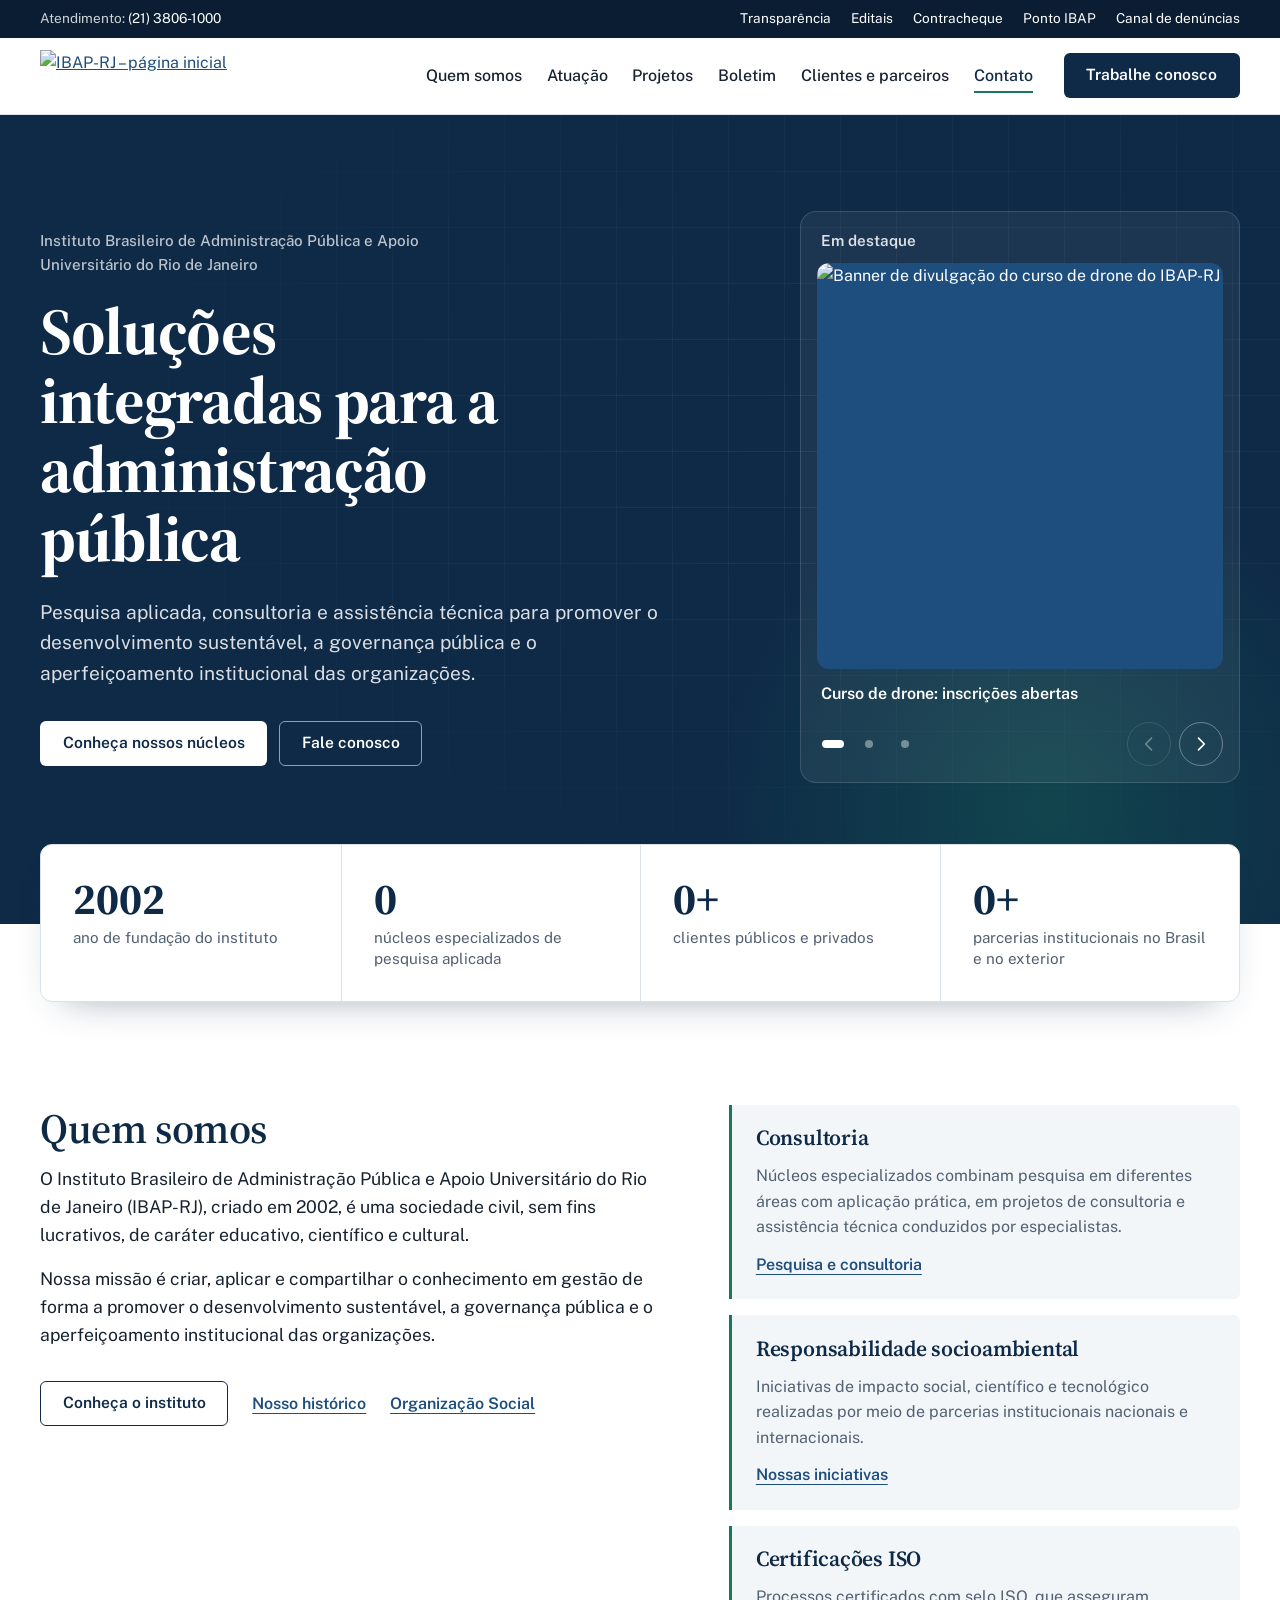
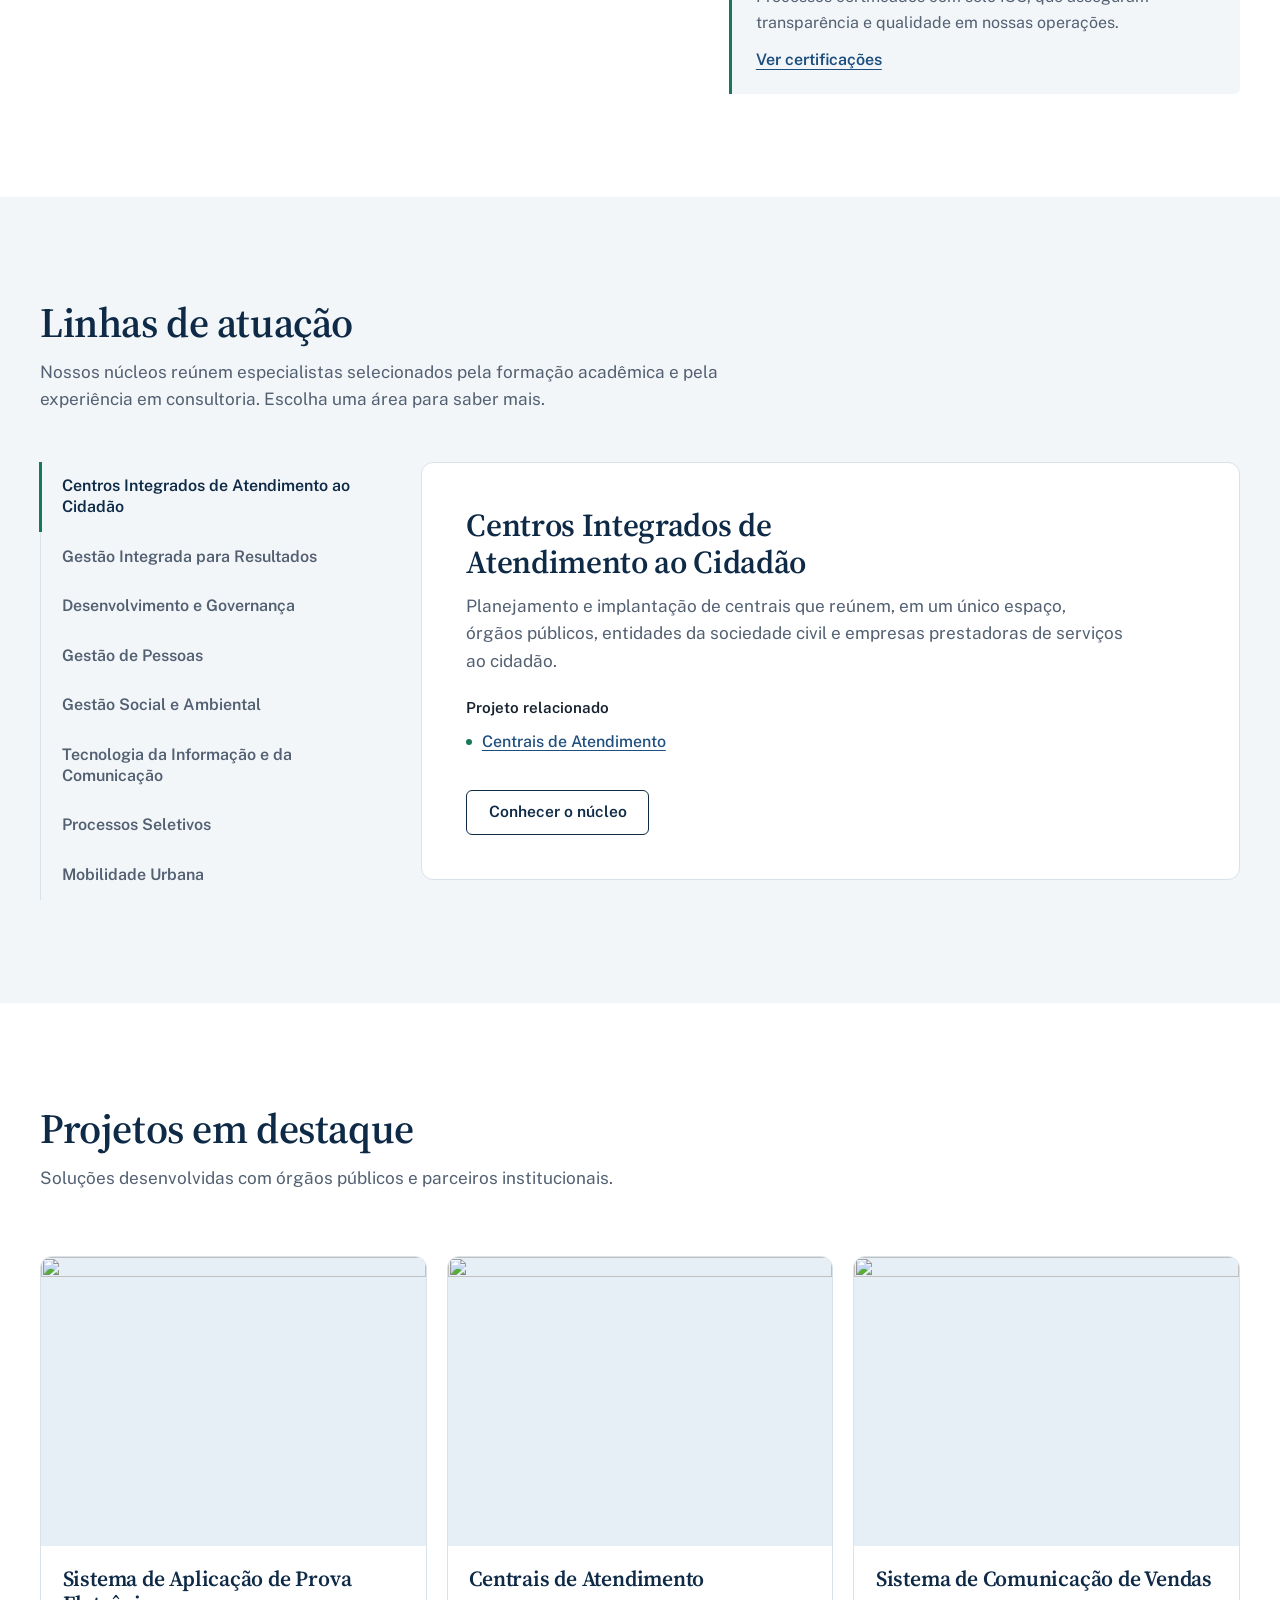
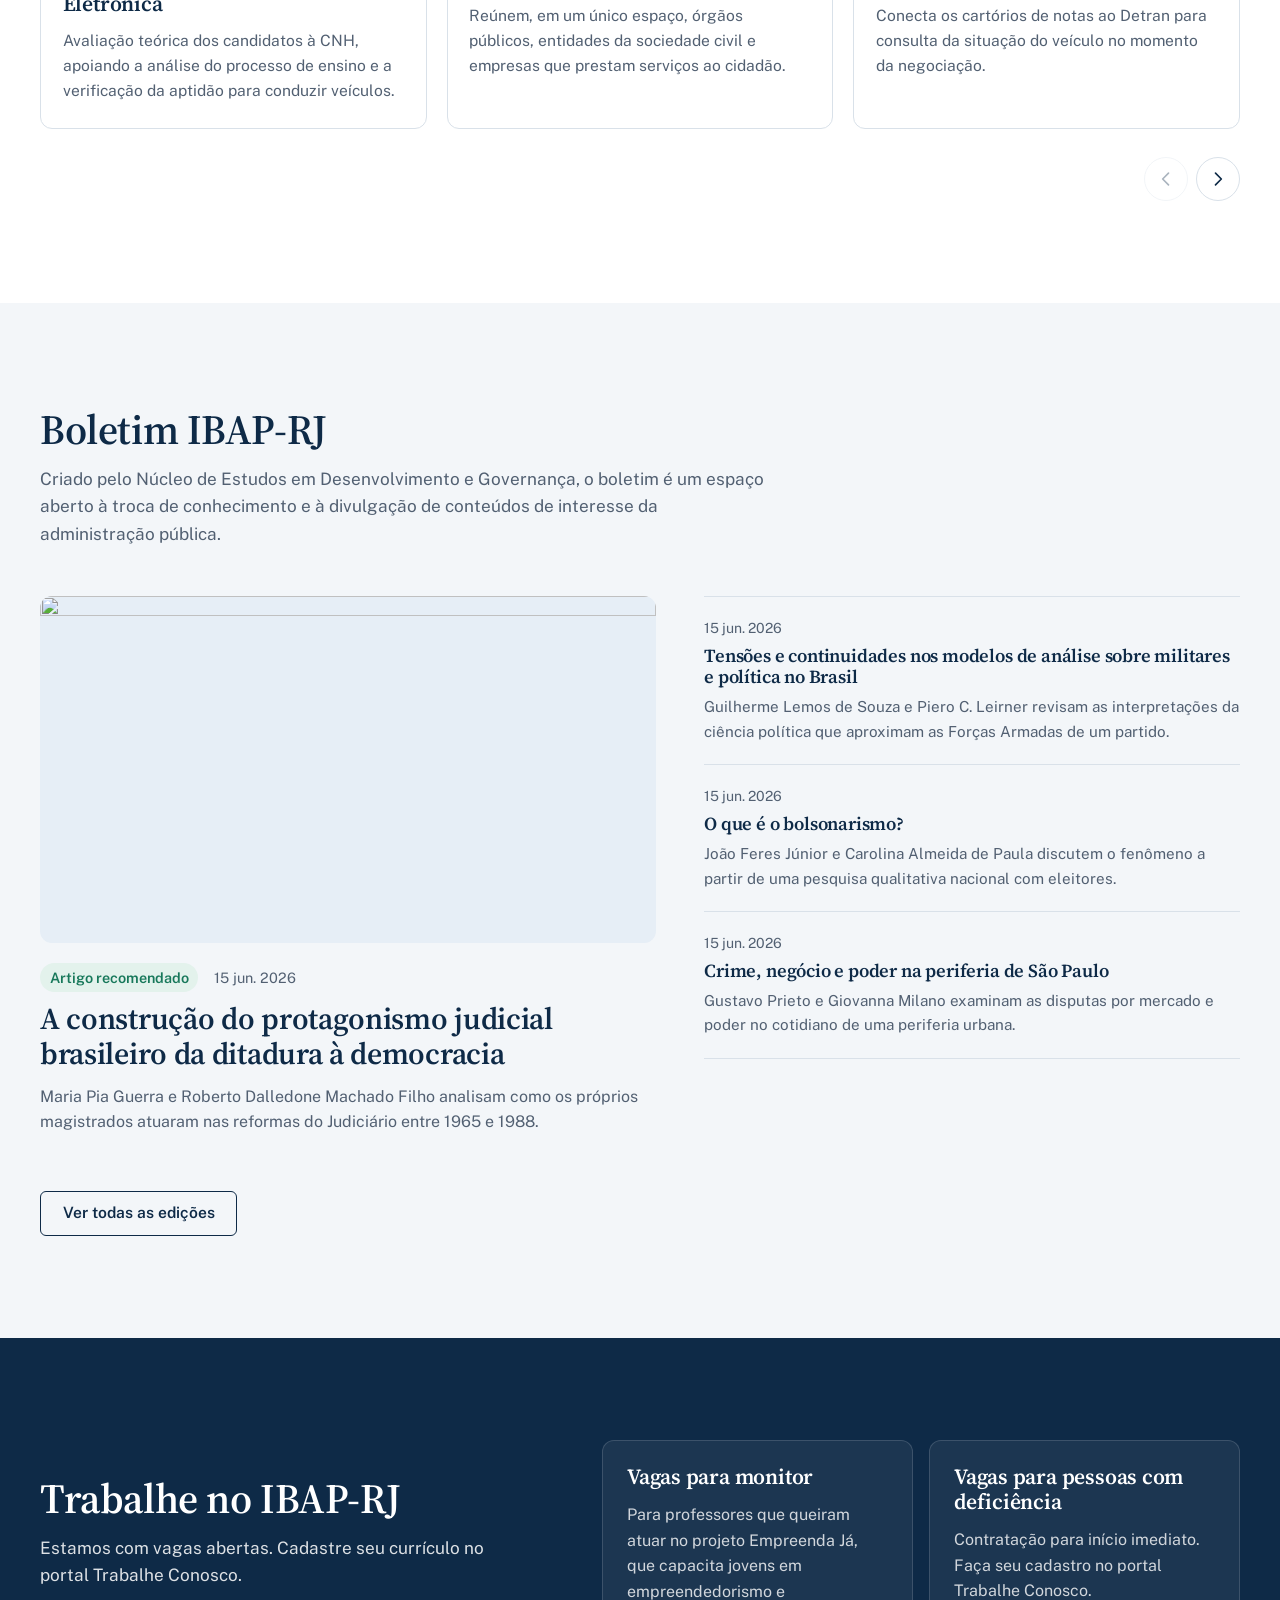
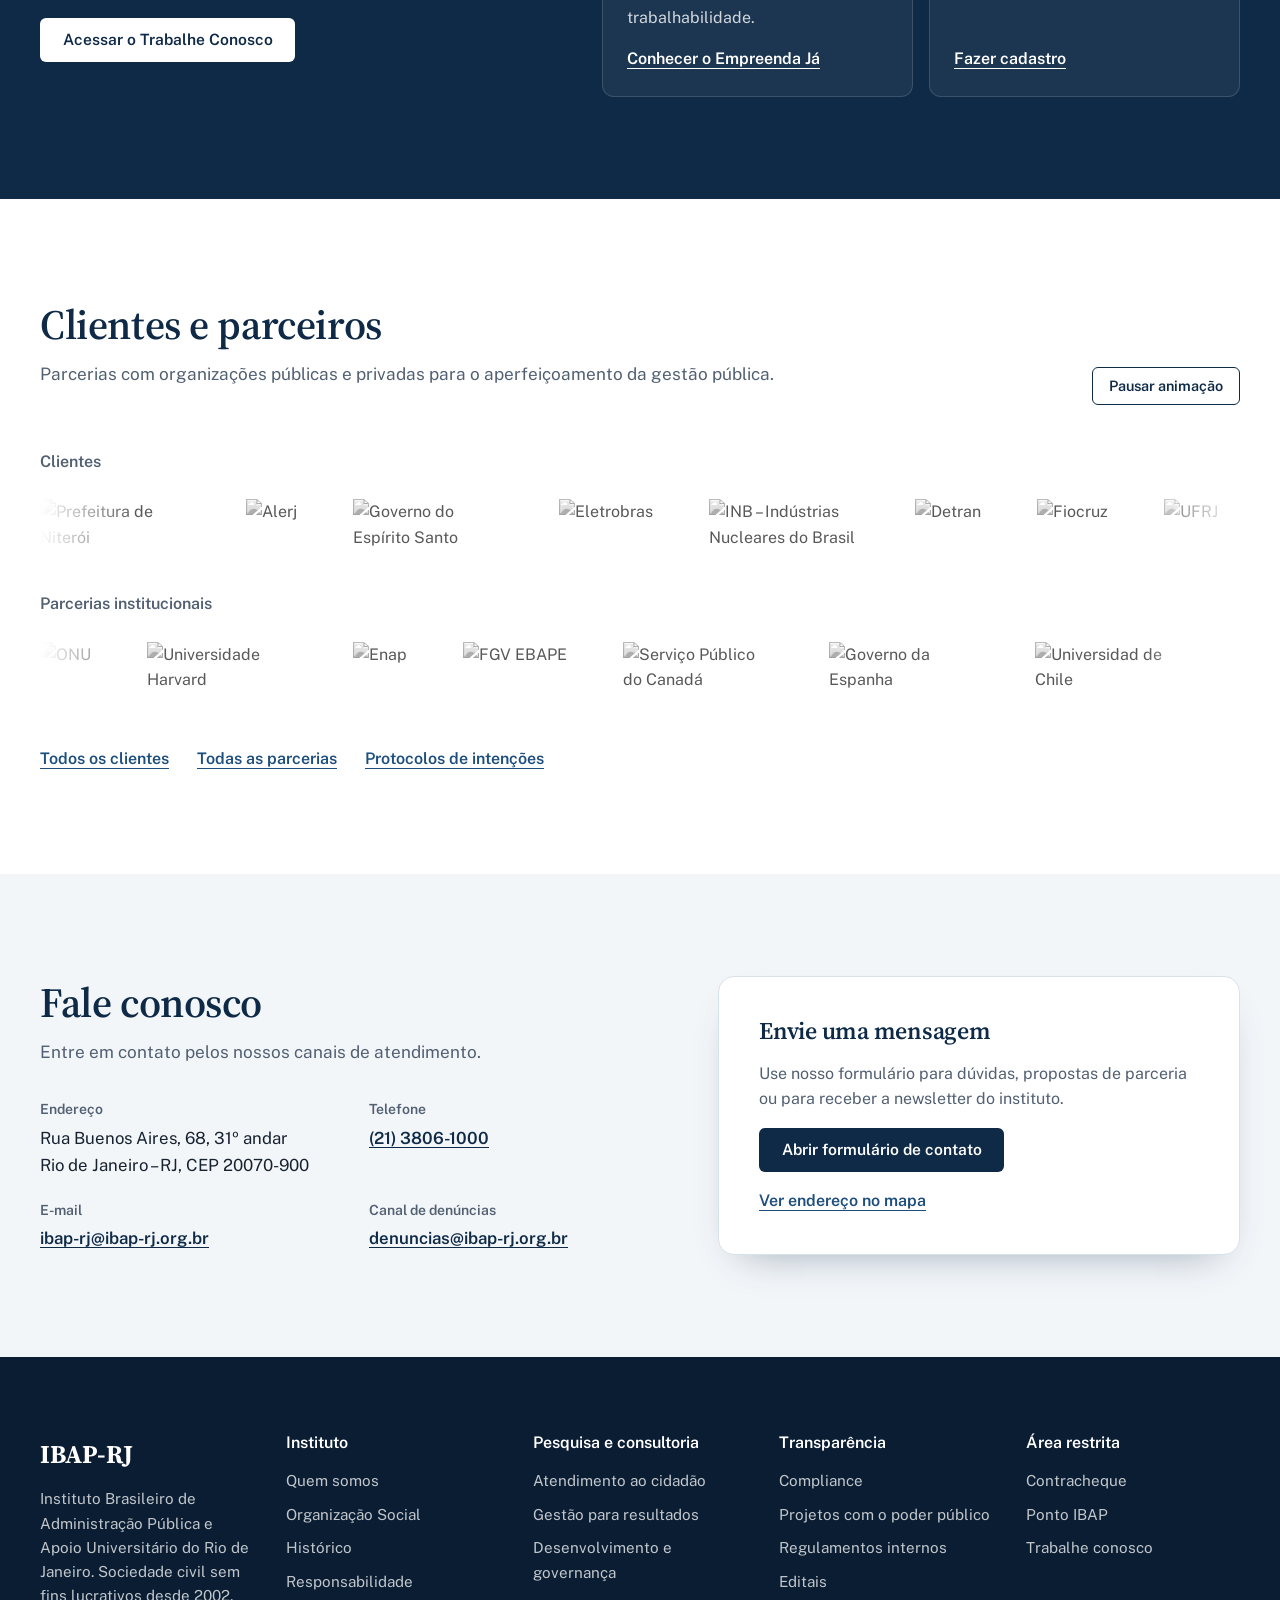
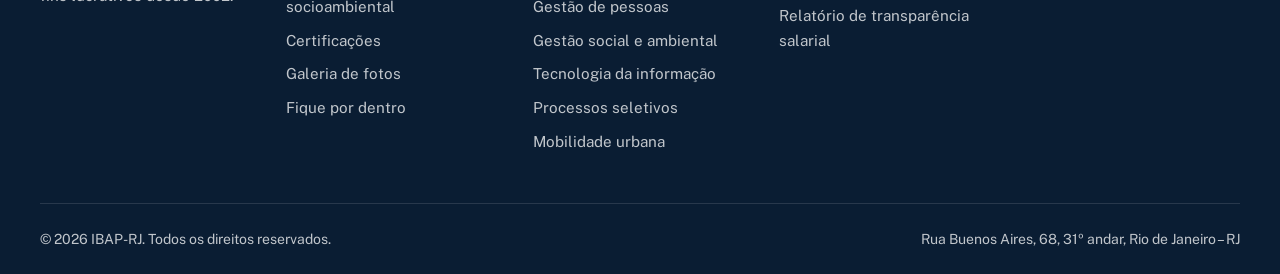
==== index.html @ 1c3e1e63 "feat: adiciona site institucional IBAP-RJ (redesign 2026) Site em HTML5 + CSS3 + JS vanilla, sem dep" ====
<!DOCTYPE html>
<html lang="pt-BR">
<head>
    <meta charset="UTF-8">
    <meta name="viewport" content="width=device-width, initial-scale=1">
    <title>IBAP-RJ | Soluções integradas para a administração pública</title>
    <meta name="description" content="O IBAP-RJ é uma sociedade civil sem fins lucrativos, criada em 2002, que atua com pesquisa aplicada, consultoria e assistência técnica para a administração pública.">
    <link rel="canonical" href="https://ibap-rj.org.br/">

    <meta property="og:type" content="website">
    <meta property="og:locale" content="pt_BR">
    <meta property="og:site_name" content="IBAP-RJ">
    <meta property="og:title" content="IBAP-RJ | Soluções integradas para a administração pública">
    <meta property="og:description" content="Pesquisa aplicada, consultoria e assistência técnica para a administração pública.">
    <meta property="og:url" content="https://ibap-rj.org.br/">

    <link rel="icon" href="https://ibap-rj.org.br/wp-content/uploads/2023/09/ibap-rj-icon-32x32-1.png" sizes="32x32">

    <link rel="preconnect" href="https://fonts.googleapis.com">
    <link rel="preconnect" href="https://fonts.gstatic.com" crossorigin>
    <link href="https://fonts.googleapis.com/css2?family=Public+Sans:wght@400;500;600;700&family=Source+Serif+4:opsz,wght@8..60,600;8..60,700&display=swap" rel="stylesheet">

    <!-- Marca que o JS está ativo antes de o CSS aplicar estados iniciais de animação -->
    <script>document.documentElement.classList.add('js');</script>

    <link rel="stylesheet" href="css/style.css">
    <script src="js/script.js" defer></script>
</head>
<body>
    <a class="skip-link" href="#conteudo">Pular para o conteúdo</a>

    <!-- ===== Barra de acesso rápido ===== -->
    <div class="utility-bar">
        <div class="container utility-bar__inner">
            <p class="utility-bar__phone">Atendimento: <a href="tel:+552138061000">(21) 3806-1000</a></p>
            <nav aria-label="Acesso rápido">
                <ul class="utility-bar__links">
                    <li><a href="https://ibap-rj.org.br/categoria-transparencia/ibap-rj/">Transparência</a></li>
                    <li><a href="https://ibap-rj.org.br/categoria-transparencia/editais/">Editais</a></li>
                    <li><a href="http://200.146.211.21/IBAPCC/">Contracheque</a></li>
                    <li><a href="https://ibap-rj.org.br/ponto-ibap/">Ponto IBAP</a></li>
                    <li><a href="mailto:denuncias@ibap-rj.org.br">Canal de denúncias</a></li>
                </ul>
            </nav>
        </div>
    </div>

    <!-- ===== Cabeçalho ===== -->
    <header class="site-header">
        <div class="container site-header__inner">
            <a class="brand" href="#inicio">
                <img class="brand__logo" src="https://ibap-rj.org.br/wp-content/uploads/2023/09/iba-rj-logo.jpg" alt="IBAP-RJ – página inicial">
            </a>

            <button type="button" class="menu-toggle" aria-expanded="false" aria-controls="main-nav" aria-label="Abrir menu">
                <span class="menu-toggle__bar" aria-hidden="true"></span>
                <span class="menu-toggle__bar" aria-hidden="true"></span>
                <span class="menu-toggle__bar" aria-hidden="true"></span>
            </button>

            <nav class="main-nav" id="main-nav" aria-label="Principal">
                <ul class="main-nav__list">
                    <li><a class="main-nav__link" href="#quem-somos">Quem somos</a></li>
                    <li><a class="main-nav__link" href="#atuacao">Atuação</a></li>
                    <li><a class="main-nav__link" href="#projetos">Projetos</a></li>
                    <li><a class="main-nav__link" href="#boletim">Boletim</a></li>
                    <li><a class="main-nav__link" href="#parceiros">Clientes e parceiros</a></li>
                    <li><a class="main-nav__link" href="#contato">Contato</a></li>
                </ul>
                <a class="btn btn--primary main-nav__cta" href="https://trabalheconosco.ibap-rj.org.br">Trabalhe conosco</a>
            </nav>
        </div>
    </header>
    <div class="header-sentinel" data-header-sentinel aria-hidden="true"></div>

    <main id="conteudo">

        <!-- ===== Hero ===== -->
        <section class="hero" id="inicio" aria-labelledby="hero-titulo">
            <div class="container hero__inner">
                <div class="hero__content">
                    <p class="hero__kicker">Instituto Brasileiro de Administração Pública e Apoio Universitário do Rio de Janeiro</p>
                    <h1 class="hero__title" id="hero-titulo">Soluções integradas para a administração pública</h1>
                    <p class="hero__lead">Pesquisa aplicada, consultoria e assistência técnica para promover o desenvolvimento sustentável, a governança pública e o aperfeiçoamento institucional das organizações.</p>
                    <div class="hero__actions">
                        <a class="btn btn--light" href="#atuacao">Conheça nossos núcleos</a>
                        <a class="btn btn--ghost" href="#contato">Fale conosco</a>
                    </div>
                </div>

                <aside class="hero__featured" aria-labelledby="destaques-titulo">
                    <h2 class="hero__featured-title" id="destaques-titulo">Em destaque</h2>
                    <div class="carousel carousel--featured" data-carousel>
                        <ul class="carousel__track" data-carousel-track>
                            <li class="featured-slide">
                                <a href="https://docs.google.com/forms/d/e/1FAIpQLSfg-czgYxuvrlsOlVb9DJxtMsZVi6AdFqEHtvmzy1wqi5g3qg/viewform?usp=publish-editor" target="_blank" rel="noopener noreferrer">
                                    <img src="https://ibap-rj.org.br/wp-content/uploads/2026/07/CursodeDroneSite-1.png" alt="Banner de divulgação do curso de drone do IBAP-RJ" width="1080" height="1080">
                                    <span class="featured-slide__caption">Curso de drone: inscrições abertas<span class="visually-hidden"> (abre em nova aba)</span></span>
                                </a>
                            </li>
                            <li class="featured-slide">
                                <a href="https://ibap-rj.org.br/fique-por-dentro/%f0%9f%92%9a-setembro-verde-ibap/">
                                    <img src="https://ibap-rj.org.br/wp-content/uploads/2026/09/Setembro-Verde-2026.jpeg" alt="Campanha Setembro Verde 2026 do IBAP-RJ" width="1080" height="1080" loading="lazy">
                                    <span class="featured-slide__caption">Setembro Verde IBAP</span>
                                </a>
                            </li>
                            <li class="featured-slide">
                                <a href="https://empreendaja.ibap-rj.org.br/">
                                    <img src="https://ibap-rj.org.br/wp-content/uploads/2026/07/EmpreendajaSite.png" alt="Banner do projeto Empreenda Já" width="1080" height="1080" loading="lazy">
                                    <span class="featured-slide__caption">Projeto Empreenda Já</span>
                                </a>
                            </li>
                        </ul>
                        <div class="carousel__controls">
                            <div class="carousel__dots">
                                <button type="button" class="carousel__dot" data-carousel-dot aria-label="Ir para o destaque 1"></button>
                                <button type="button" class="carousel__dot" data-carousel-dot aria-label="Ir para o destaque 2"></button>
                                <button type="button" class="carousel__dot" data-carousel-dot aria-label="Ir para o destaque 3"></button>
                            </div>
                            <div class="carousel__arrows">
                                <button type="button" class="carousel__btn" data-carousel-prev aria-label="Destaque anterior">
                                    <svg viewBox="0 0 24 24" aria-hidden="true" focusable="false"><path d="M15 5l-7 7 7 7"/></svg>
                                </button>
                                <button type="button" class="carousel__btn" data-carousel-next aria-label="Próximo destaque">
                                    <svg viewBox="0 0 24 24" aria-hidden="true" focusable="false"><path d="M9 5l7 7-7 7"/></svg>
                                </button>
                            </div>
                        </div>
                    </div>
                </aside>
            </div>
        </section>

        <!-- ===== Números ===== -->
        <section class="stats" aria-label="O IBAP-RJ em números">
            <div class="container">
                <ul class="stats__list">
                    <li class="stats__item">
                        <strong class="stats__value">2002</strong>
                        <span class="stats__label">ano de fundação do instituto</span>
                    </li>
                    <li class="stats__item">
                        <strong class="stats__value"><span class="counter" data-target="8">8</span></strong>
                        <span class="stats__label">núcleos especializados de pesquisa aplicada</span>
                    </li>
                    <li class="stats__item">
                        <strong class="stats__value"><span class="counter" data-target="25">25</span>+</strong>
                        <span class="stats__label">clientes públicos e privados</span>
                    </li>
                    <li class="stats__item">
                        <strong class="stats__value"><span class="counter" data-target="20">20</span>+</strong>
                        <span class="stats__label">parcerias institucionais no Brasil e no exterior</span>
                    </li>
                </ul>
            </div>
        </section>

        <!-- ===== Quem somos ===== -->
        <section class="section about" id="quem-somos" aria-labelledby="quem-somos-titulo">
            <div class="container about__grid">
                <div class="about__text reveal">
                    <h2 id="quem-somos-titulo">Quem somos</h2>
                    <p>O Instituto Brasileiro de Administração Pública e Apoio Universitário do Rio de Janeiro (IBAP-RJ), criado em 2002, é uma sociedade civil, sem fins lucrativos, de caráter educativo, científico e cultural.</p>
                    <p>Nossa missão é criar, aplicar e compartilhar o conhecimento em gestão de forma a promover o desenvolvimento sustentável, a governança pública e o aperfeiçoamento institucional das organizações.</p>
                    <div class="about__links">
                        <a class="btn btn--outline" href="https://ibap-rj.org.br/sobre-o-ibap-rj/quem-somos/">Conheça o instituto</a>
                        <a class="text-link" href="https://ibap-rj.org.br/historico/">Nosso histórico</a>
                        <a class="text-link" href="https://ibap-rj.org.br/sobre-o-ibap-rj/organizacao-social/">Organização Social</a>
                    </div>
                </div>

                <ul class="pillars reveal">
                    <li class="pillar">
                        <h3 class="pillar__title">Consultoria</h3>
                        <p>Núcleos especializados combinam pesquisa em diferentes áreas com aplicação prática, em projetos de consultoria e assistência técnica conduzidos por especialistas.</p>
                        <a class="text-link" href="https://ibap-rj.org.br/linhas-de-atuacao/pesquisa-e-consultoria/">Pesquisa e consultoria</a>
                    </li>
                    <li class="pillar">
                        <h3 class="pillar__title">Responsabilidade socioambiental</h3>
                        <p>Iniciativas de impacto social, científico e tecnológico realizadas por meio de parcerias institucionais nacionais e internacionais.</p>
                        <a class="text-link" href="https://ibap-rj.org.br/sobre-o-ibap-rj/responsabilidade-socioambiental/">Nossas iniciativas</a>
                    </li>
                    <li class="pillar">
                        <h3 class="pillar__title">Certificações ISO</h3>
                        <p>Processos certificados com selo ISO, que asseguram transparência e qualidade em nossas operações.</p>
                        <a class="text-link" href="https://ibap-rj.org.br/sobre-o-ibap-rj/certificacoes/">Ver certificações</a>
                    </li>
                </ul>
            </div>
        </section>

        <!-- ===== Linhas de atuação (abas) ===== -->
        <!-- Os resumos de cada núcleo foram escritos a partir dos nomes e projetos publicados no site atual: revisar com a equipe antes de publicar. -->
        <section class="section section--surface" id="atuacao" aria-labelledby="atuacao-titulo">
            <div class="container">
                <div class="section-head">
                    <h2 id="atuacao-titulo">Linhas de atuação</h2>
                    <p>Nossos núcleos reúnem especialistas selecionados pela formação acadêmica e pela experiência em consultoria. Escolha uma área para saber mais.</p>
                </div>

                <div class="nucleos reveal" data-tabs>
                    <div class="nucleos__tabs" role="tablist" aria-label="Núcleos especializados">
                        <button type="button" class="nucleos__tab" role="tab" id="tab-ciac" aria-controls="painel-ciac" aria-selected="true">Centros Integrados de Atendimento ao Cidadão</button>
                        <button type="button" class="nucleos__tab" role="tab" id="tab-resultados" aria-controls="painel-resultados" aria-selected="false" tabindex="-1">Gestão Integrada para Resultados</button>
                        <button type="button" class="nucleos__tab" role="tab" id="tab-governanca" aria-controls="painel-governanca" aria-selected="false" tabindex="-1">Desenvolvimento e Governança</button>
                        <button type="button" class="nucleos__tab" role="tab" id="tab-pessoas" aria-controls="painel-pessoas" aria-selected="false" tabindex="-1">Gestão de Pessoas</button>
                        <button type="button" class="nucleos__tab" role="tab" id="tab-socioambiental" aria-controls="painel-socioambiental" aria-selected="false" tabindex="-1">Gestão Social e Ambiental</button>
                        <button type="button" class="nucleos__tab" role="tab" id="tab-tic" aria-controls="painel-tic" aria-selected="false" tabindex="-1">Tecnologia da Informação e da Comunicação</button>
                        <button type="button" class="nucleos__tab" role="tab" id="tab-seletivos" aria-controls="painel-seletivos" aria-selected="false" tabindex="-1">Processos Seletivos</button>
                        <button type="button" class="nucleos__tab" role="tab" id="tab-mobilidade" aria-controls="painel-mobilidade" aria-selected="false" tabindex="-1">Mobilidade Urbana</button>
                    </div>

                    <div class="nucleos__panels">
                        <article class="nucleo-panel" role="tabpanel" id="painel-ciac" aria-labelledby="tab-ciac" tabindex="0">
                            <h3 class="nucleo-panel__title">Centros Integrados de Atendimento ao Cidadão</h3>
                            <p>Planejamento e implantação de centrais que reúnem, em um único espaço, órgãos públicos, entidades da sociedade civil e empresas prestadoras de serviços ao cidadão.</p>
                            <h4 class="nucleo-panel__subtitle">Projeto relacionado</h4>
                            <ul class="nucleo-panel__list">
                                <li><a href="https://ibap-rj.org.br/projetos-em-destaque/central-de-atendimento-ao-cidadao/">Centrais de Atendimento</a></li>
                            </ul>
                            <a class="btn btn--outline" href="https://ibap-rj.org.br/linhas-de-atuacao/atendimento-ao-cidadao/">Conhecer o núcleo</a>
                        </article>

                        <article class="nucleo-panel" role="tabpanel" id="painel-resultados" aria-labelledby="tab-resultados" tabindex="0">
                            <h3 class="nucleo-panel__title">Gestão Integrada para Resultados</h3>
                            <p>Apoio a organizações públicas na estruturação de processos, metas e indicadores, para que a gestão acompanhe e entregue resultados à sociedade.</p>
                            <a class="btn btn--outline" href="https://ibap-rj.org.br/linhas-de-atuacao/gestao-integrada-para-resultados/">Conhecer o núcleo</a>
                        </article>

                        <article class="nucleo-panel" role="tabpanel" id="painel-governanca" aria-labelledby="tab-governanca" tabindex="0">
                            <h3 class="nucleo-panel__title">Desenvolvimento e Governança</h3>
                            <p>Estudos e produção de conhecimento sobre governança pública. O núcleo mantém o Boletim IBAP-RJ, espaço aberto à troca de conteúdos de interesse da administração pública.</p>
                            <h4 class="nucleo-panel__subtitle">Produção relacionada</h4>
                            <ul class="nucleo-panel__list">
                                <li><a href="#boletim">Boletim IBAP-RJ</a></li>
                            </ul>
                            <a class="btn btn--outline" href="https://ibap-rj.org.br/linhas-de-atuacao/desenvolvimento-e-governanca/">Conhecer o núcleo</a>
                        </article>

                        <article class="nucleo-panel" role="tabpanel" id="painel-pessoas" aria-labelledby="tab-pessoas" tabindex="0">
                            <h3 class="nucleo-panel__title">Gestão de Pessoas</h3>
                            <p>Projetos de capacitação, desenvolvimento de equipes e aperfeiçoamento da gestão de pessoas em organizações públicas.</p>
                            <a class="btn btn--outline" href="https://ibap-rj.org.br/linhas-de-atuacao/gestao-de-pessoas/">Conhecer o núcleo</a>
                        </article>

                        <article class="nucleo-panel" role="tabpanel" id="painel-socioambiental" aria-labelledby="tab-socioambiental" tabindex="0">
                            <h3 class="nucleo-panel__title">Gestão Social e Ambiental</h3>
                            <p>Iniciativas de impacto social e ambiental desenvolvidas com instituições públicas, como a qualificação de profissionais e pequenos negócios locais.</p>
                            <h4 class="nucleo-panel__subtitle">Projeto relacionado</h4>
                            <ul class="nucleo-panel__list">
                                <li><a href="https://fenig.novaiguacu.rj.gov.br/oficinas-para-artesaos-parceria-fenig-ibap/" target="_blank" rel="noopener noreferrer">Oficinas para artesãos em parceria com a Fenig<span class="visually-hidden"> (abre em nova aba)</span></a></li>
                            </ul>
                            <a class="btn btn--outline" href="https://ibap-rj.org.br/linhas-de-atuacao/gestao-social-e-ambiental/">Conhecer o núcleo</a>
                        </article>

                        <article class="nucleo-panel" role="tabpanel" id="painel-tic" aria-labelledby="tab-tic" tabindex="0">
                            <h3 class="nucleo-panel__title">Tecnologia da Informação e da Comunicação</h3>
                            <p>Desenvolvimento de sistemas e soluções digitais para serviços públicos, com foco em controle, segurança da informação e agilidade no atendimento.</p>
                            <h4 class="nucleo-panel__subtitle">Projetos relacionados</h4>
                            <ul class="nucleo-panel__list">
                                <li><a href="https://ibap-rj.org.br/projetos-em-destaque/prova-eletronica/">Sistema de Aplicação de Prova Eletrônica</a></li>
                                <li><a href="https://ibap-rj.org.br/projetos-em-destaque/sistema-de-comunicacao-de-vendas/">Sistema de Comunicação de Vendas</a></li>
                                <li><a href="https://ibap-rj.org.br/projetos-em-destaque/sistema-de-registro-de-contratos/">Sistema de Registro de Contratos</a></li>
                            </ul>
                            <a class="btn btn--outline" href="https://ibap-rj.org.br/linhas-de-atuacao/tecnologia-da-informacao-e-da-comunicacao/">Conhecer o núcleo</a>
                        </article>

                        <article class="nucleo-panel" role="tabpanel" id="painel-seletivos" aria-labelledby="tab-seletivos" tabindex="0">
                            <h3 class="nucleo-panel__title">Processos Seletivos</h3>
                            <p>Planejamento e execução de processos seletivos, da definição das etapas à aplicação das avaliações.</p>
                            <a class="btn btn--outline" href="https://ibap-rj.org.br/linhas-de-atuacao/processos-seletivos/">Conhecer o núcleo</a>
                        </article>

                        <article class="nucleo-panel" role="tabpanel" id="painel-mobilidade" aria-labelledby="tab-mobilidade" tabindex="0">
                            <h3 class="nucleo-panel__title">Mobilidade Urbana</h3>
                            <p>Estudos e projetos de transporte e trânsito, incluindo soluções para os processos de habilitação e de registro de veículos.</p>
                            <h4 class="nucleo-panel__subtitle">Projetos relacionados</h4>
                            <ul class="nucleo-panel__list">
                                <li><a href="https://ibap-rj.org.br/projetos-em-destaque/prova-eletronica/">Sistema de Aplicação de Prova Eletrônica</a></li>
                                <li><a href="https://ibap-rj.org.br/projetos-em-destaque/sistema-de-registro-de-contratos/">Sistema de Registro de Contratos</a></li>
                            </ul>
                            <a class="btn btn--outline" href="https://ibap-rj.org.br/linhas-de-atuacao/mobilidade-urbana/">Conhecer o núcleo</a>
                        </article>
                    </div>
                </div>
            </div>
        </section>

        <!-- ===== Projetos em destaque ===== -->
        <section class="section" id="projetos" aria-labelledby="projetos-titulo">
            <div class="container">
                <div class="section-head section-head--row">
                    <div>
                        <h2 id="projetos-titulo">Projetos em destaque</h2>
                        <p>Soluções desenvolvidas com órgãos públicos e parceiros institucionais.</p>
                    </div>
                </div>

                <div class="carousel carousel--projects" data-carousel>
                    <ul class="carousel__track" data-carousel-track aria-label="Lista de projetos">
                        <li>
                            <article class="project-card">
                                <img src="https://ibap-rj.org.br/wp-content/uploads/2023/09/banner-home-pequenos-detran-300x225-1.jpg" alt="" width="300" height="225" loading="lazy">
                                <div class="project-card__body">
                                    <h3 class="project-card__title"><a href="https://ibap-rj.org.br/projetos-em-destaque/prova-eletronica/">Sistema de Aplicação de Prova Eletrônica</a></h3>
                                    <p>Avaliação teórica dos candidatos à CNH, apoiando a análise do processo de ensino e a verificação da aptidão para conduzir veículos.</p>
                                </div>
                            </article>
                        </li>
                        <li>
                            <article class="project-card">
                                <img src="https://ibap-rj.org.br/wp-content/uploads/2023/09/banner-home-pequenos-poupatempo-300x225-1.jpg" alt="" width="300" height="225" loading="lazy">
                                <div class="project-card__body">
                                    <h3 class="project-card__title"><a href="https://ibap-rj.org.br/projetos-em-destaque/central-de-atendimento-ao-cidadao/">Centrais de Atendimento</a></h3>
                                    <p>Reúnem, em um único espaço, órgãos públicos, entidades da sociedade civil e empresas que prestam serviços ao cidadão.</p>
                                </div>
                            </article>
                        </li>
                        <li>
                            <article class="project-card">
                                <img src="https://ibap-rj.org.br/wp-content/uploads/2023/09/banner-home-pequenos-fibraotica-300x225-1.jpg" alt="" width="300" height="225" loading="lazy">
                                <div class="project-card__body">
                                    <h3 class="project-card__title"><a href="https://ibap-rj.org.br/projetos-em-destaque/sistema-de-comunicacao-de-vendas/">Sistema de Comunicação de Vendas</a></h3>
                                    <p>Conecta os cartórios de notas ao Detran para consulta da situação do veículo no momento da negociação.</p>
                                </div>
                            </article>
                        </li>
                        <li>
                            <article class="project-card">
                                <img src="https://ibap-rj.org.br/wp-content/uploads/2023/09/banner-home-pequenos-contratos-300x225-1.jpg" alt="" width="300" height="225" loading="lazy">
                                <div class="project-card__body">
                                    <h3 class="project-card__title"><a href="https://ibap-rj.org.br/projetos-em-destaque/sistema-de-registro-de-contratos/">Sistema de Registro de Contratos</a></h3>
                                    <p>Sistema web para o registro de contratos de financiamento de veículos pelas financeiras, com acompanhamento em tempo real.</p>
                                </div>
                            </article>
                        </li>
                        <li>
                            <article class="project-card">
                                <img src="https://ibap-rj.org.br/wp-content/uploads/2024/07/oficina-fenig.jpg" alt="" width="300" height="225" loading="lazy">
                                <div class="project-card__body">
                                    <h3 class="project-card__title"><a href="https://fenig.novaiguacu.rj.gov.br/oficinas-para-artesaos-parceria-fenig-ibap/" target="_blank" rel="noopener noreferrer">Oficinas para artesãos com a Fenig<span class="visually-hidden"> (abre em nova aba)</span></a></h3>
                                    <p>Parceria com a Fundação Educacional e Cultural de Nova Iguaçu oferece oficinas gratuitas de qualificação para artesãos do programa municipal.</p>
                                </div>
                            </article>
                        </li>
                    </ul>
                    <div class="carousel__controls carousel__controls--end">
                        <div class="carousel__arrows">
                            <button type="button" class="carousel__btn carousel__btn--dark" data-carousel-prev aria-label="Projetos anteriores">
                                <svg viewBox="0 0 24 24" aria-hidden="true" focusable="false"><path d="M15 5l-7 7 7 7"/></svg>
                            </button>
                            <button type="button" class="carousel__btn carousel__btn--dark" data-carousel-next aria-label="Próximos projetos">
                                <svg viewBox="0 0 24 24" aria-hidden="true" focusable="false"><path d="M9 5l7 7-7 7"/></svg>
                            </button>
                        </div>
                    </div>
                </div>
            </div>
        </section>

        <!-- ===== Boletim IBAP-RJ ===== -->
        <!-- Atualização manual: cada notícia é um bloco <article>. Mantenha títulos, datas e links iguais aos publicados. -->
        <section class="section section--surface" id="boletim" aria-labelledby="boletim-titulo">
            <div class="container">
                <div class="section-head">
                    <h2 id="boletim-titulo">Boletim IBAP-RJ</h2>
                    <p>Criado pelo Núcleo de Estudos em Desenvolvimento e Governança, o boletim é um espaço aberto à troca de conhecimento e à divulgação de conteúdos de interesse da administração pública.</p>
                </div>

                <div class="boletim__grid reveal">
                    <article class="news-featured">
                        <img class="news-featured__image" src="https://ibap-rj.org.br/wp-content/uploads/2026/06/boletins-site-177.png" alt="" width="1200" height="675" loading="lazy">
                        <!-- Imagem: acervo do próprio IBAP-RJ (site institucional) -->
                        <div class="news-meta">
                            <span class="news-meta__category">Artigo recomendado</span>
                            <time datetime="2026-06-15">15 jun. 2026</time>
                        </div>
                        <h3 class="news-featured__title"><a href="https://ibap-rj.org.br/2026/06/15/a-construcao-do-protagonismo-judicial-brasileiro-da-ditadura-a-democracia/">A construção do protagonismo judicial brasileiro da ditadura à democracia</a></h3>
                        <p>Maria Pia Guerra e Roberto Dalledone Machado Filho analisam como os próprios magistrados atuaram nas reformas do Judiciário entre 1965 e 1988.</p>
                    </article>

                    <ul class="news-list">
                        <li>
                            <article class="news-item">
                                <time datetime="2026-06-15">15 jun. 2026</time>
                                <h3 class="news-item__title"><a href="https://ibap-rj.org.br/2026/06/15/tensoes-e-continuidades-nos-modelos-de-analise-sobre-militares-e-politica-no-brasil/">Tensões e continuidades nos modelos de análise sobre militares e política no Brasil</a></h3>
                                <p>Guilherme Lemos de Souza e Piero C. Leirner revisam as interpretações da ciência política que aproximam as Forças Armadas de um partido.</p>
                            </article>
                        </li>
                        <li>
                            <article class="news-item">
                                <time datetime="2026-06-15">15 jun. 2026</time>
                                <h3 class="news-item__title"><a href="https://ibap-rj.org.br/2026/06/15/o-que-e-o-bolsonarismo/">O que é o bolsonarismo?</a></h3>
                                <p>João Feres Júnior e Carolina Almeida de Paula discutem o fenômeno a partir de uma pesquisa qualitativa nacional com eleitores.</p>
                            </article>
                        </li>
                        <li>
                            <article class="news-item">
                                <time datetime="2026-06-15">15 jun. 2026</time>
                                <h3 class="news-item__title"><a href="https://ibap-rj.org.br/2026/06/15/crime-negocio-e-poder-na-periferia-de-sao-paulo/">Crime, negócio e poder na periferia de São Paulo</a></h3>
                                <p>Gustavo Prieto e Giovanna Milano examinam as disputas por mercado e poder no cotidiano de uma periferia urbana.</p>
                            </article>
                        </li>
                    </ul>
                </div>

                <a class="btn btn--outline boletim__more" href="https://ibap-rj.org.br/boletim-ibap-rj/">Ver todas as edições</a>
            </div>
        </section>

        <!-- ===== Oportunidades ===== -->
        <section class="section section--dark" id="oportunidades" aria-labelledby="oportunidades-titulo">
            <div class="container jobs">
                <div class="jobs__intro">
                    <h2 id="oportunidades-titulo">Trabalhe no IBAP-RJ</h2>
                    <p>Estamos com vagas abertas. Cadastre seu currículo no portal Trabalhe Conosco.</p>
                    <a class="btn btn--light" href="https://trabalheconosco.ibap-rj.org.br">Acessar o Trabalhe Conosco</a>
                </div>
                <ul class="jobs__list">
                    <li class="job">
                        <h3 class="job__title">Vagas para monitor</h3>
                        <p>Para professores que queiram atuar no projeto Empreenda Já, que capacita jovens em empreendedorismo e trabalhabilidade.</p>
                        <a class="text-link text-link--light" href="https://empreendaja.ibap-rj.org.br/">Conhecer o Empreenda Já</a>
                    </li>
                    <li class="job">
                        <h3 class="job__title">Vagas para pessoas com deficiência</h3>
                        <p>Contratação para início imediato. Faça seu cadastro no portal Trabalhe Conosco.</p>
                        <a class="text-link text-link--light" href="https://trabalheconosco.ibap-rj.org.br">Fazer cadastro</a>
                    </li>
                </ul>
            </div>
        </section>

        <!-- ===== Clientes e parceiros ===== -->
        <!-- Logos do acervo do IBAP-RJ. Para produção, copie os arquivos para images/logos/ e troque os caminhos. -->
        <section class="section" id="parceiros" aria-labelledby="parceiros-titulo">
            <div class="container">
                <div class="section-head section-head--row">
                    <div>
                        <h2 id="parceiros-titulo">Clientes e parceiros</h2>
                        <p>Parcerias com organizações públicas e privadas para o aperfeiçoamento da gestão pública.</p>
                    </div>
                    <button type="button" class="btn btn--outline btn--small" data-marquee-toggle hidden>Pausar animação</button>
                </div>

                <h3 class="logos__label">Clientes</h3>
                <div class="logo-marquee" data-marquee>
                    <ul class="logo-marquee__list">
                        <li><img src="https://ibap-rj.org.br/wp-content/uploads/2023/09/niteroi.png" alt="Prefeitura de Niterói" loading="lazy"></li>
                        <li><img src="https://ibap-rj.org.br/wp-content/uploads/2023/09/alerj.png" alt="Alerj" loading="lazy"></li>
                        <li><img src="https://ibap-rj.org.br/wp-content/uploads/2023/09/gov-esperito-santo.png" alt="Governo do Espírito Santo" loading="lazy"></li>
                        <li><img src="https://ibap-rj.org.br/wp-content/uploads/2023/09/eletrobras.png" alt="Eletrobras" loading="lazy"></li>
                        <li><img src="https://ibap-rj.org.br/wp-content/uploads/2023/09/inb.png" alt="INB – Indústrias Nucleares do Brasil" loading="lazy"></li>
                        <li><img src="https://ibap-rj.org.br/wp-content/uploads/2023/09/detran.png" alt="Detran" loading="lazy"></li>
                        <li><img src="https://ibap-rj.org.br/wp-content/uploads/2023/09/fiocruz.png" alt="Fiocruz" loading="lazy"></li>
                        <li><img src="https://ibap-rj.org.br/wp-content/uploads/2023/09/ufrj.png" alt="UFRJ" loading="lazy"></li>
                        <li><img src="https://ibap-rj.org.br/wp-content/uploads/2023/09/transpetro.png" alt="Transpetro" loading="lazy"></li>
                        <li><img src="https://ibap-rj.org.br/wp-content/uploads/2023/09/senac.png" alt="Senac" loading="lazy"></li>
                        <li><img src="https://ibap-rj.org.br/wp-content/uploads/2023/09/furnas.png" alt="Furnas" loading="lazy"></li>
                        <li><img src="https://ibap-rj.org.br/wp-content/uploads/2023/09/funasa.png" alt="Funasa" loading="lazy"></li>
                        <li><img src="https://ibap-rj.org.br/wp-content/uploads/2023/09/proderj.png" alt="Proderj" loading="lazy"></li>
                        <li><img src="https://ibap-rj.org.br/wp-content/uploads/2023/09/jucerja.png" alt="Jucerja" loading="lazy"></li>
                        <li><img src="https://ibap-rj.org.br/wp-content/uploads/2023/09/inmetro.png" alt="Inmetro" loading="lazy"></li>
                    </ul>
                </div>

                <h3 class="logos__label">Parcerias institucionais</h3>
                <div class="logo-marquee logo-marquee--reverse" data-marquee>
                    <ul class="logo-marquee__list">
                        <li><img src="https://ibap-rj.org.br/wp-content/uploads/2023/09/onu-logo-ibap.png" alt="ONU" loading="lazy"></li>
                        <li><img src="https://ibap-rj.org.br/wp-content/uploads/2023/09/hervard.png" alt="Universidade Harvard" loading="lazy"></li>
                        <li><img src="https://ibap-rj.org.br/wp-content/uploads/2023/09/enap.png" alt="Enap" loading="lazy"></li>
                        <li><img src="https://ibap-rj.org.br/wp-content/uploads/2023/09/fgv-ebape.png" alt="FGV EBAPE" loading="lazy"></li>
                        <li><img src="https://ibap-rj.org.br/wp-content/uploads/2023/09/canada-public-service.png" alt="Serviço Público do Canadá" loading="lazy"></li>
                        <li><img src="https://ibap-rj.org.br/wp-content/uploads/2023/09/governo-espanha.png" alt="Governo da Espanha" loading="lazy"></li>
                        <li><img src="https://ibap-rj.org.br/wp-content/uploads/2023/09/universidad-chile.png" alt="Universidad de Chile" loading="lazy"></li>
                        <li><img src="https://ibap-rj.org.br/wp-content/uploads/2023/09/clad.png" alt="CLAD" loading="lazy"></li>
                        <li><img src="https://ibap-rj.org.br/wp-content/uploads/2023/09/joao-pinheiro.png" alt="Fundação João Pinheiro" loading="lazy"></li>
                        <li><img src="https://ibap-rj.org.br/wp-content/uploads/2023/09/joaquim-nabuco.png" alt="Fundação Joaquim Nabuco" loading="lazy"></li>
                        <li><img src="https://ibap-rj.org.br/wp-content/uploads/2023/09/ceperj.png" alt="Ceperj" loading="lazy"></li>
                        <li><img src="https://ibap-rj.org.br/wp-content/uploads/2023/09/fundap.png" alt="Fundap" loading="lazy"></li>
                    </ul>
                </div>

                <div class="logos__links">
                    <a class="text-link" href="https://ibap-rj.org.br/clientes/">Todos os clientes</a>
                    <a class="text-link" href="https://ibap-rj.org.br/parcerias-institucionais/">Todas as parcerias</a>
                    <a class="text-link" href="https://ibap-rj.org.br/sobre-o-ibap-rj/protocolos-de-intencoes/">Protocolos de intenções</a>
                </div>
            </div>
        </section>

        <!-- ===== Contato ===== -->
        <section class="section section--surface" id="contato" aria-labelledby="contato-titulo">
            <div class="container contact">
                <div class="contact__info">
                    <h2 id="contato-titulo">Fale conosco</h2>
                    <p>Entre em contato pelos nossos canais de atendimento.</p>
                    <dl class="contact__list">
                        <div>
                            <dt>Endereço</dt>
                            <dd>Rua Buenos Aires, 68, 31º andar<br>Rio de Janeiro – RJ, CEP 20070-900</dd>
                        </div>
                        <div>
                            <dt>Telefone</dt>
                            <dd><a href="tel:+552138061000">(21) 3806-1000</a></dd>
                        </div>
                        <div>
                            <dt>E-mail</dt>
                            <dd><a href="mailto:ibap-rj@ibap-rj.org.br">ibap-rj@ibap-rj.org.br</a></dd>
                        </div>
                        <div>
                            <dt>Canal de denúncias</dt>
                            <dd><a href="mailto:denuncias@ibap-rj.org.br">denuncias@ibap-rj.org.br</a></dd>
                        </div>
                    </dl>
                </div>

                <div class="contact__card">
                    <h3>Envie uma mensagem</h3>
                    <p>Use nosso formulário para dúvidas, propostas de parceria ou para receber a newsletter do instituto.</p>
                    <a class="btn btn--primary" href="https://ibap-rj.org.br/contato/">Abrir formulário de contato</a>
                    <a class="text-link" href="https://www.google.com/maps/search/?api=1&amp;query=Rua+Buenos+Aires+68+Rio+de+Janeiro" target="_blank" rel="noopener noreferrer">Ver endereço no mapa<span class="visually-hidden"> (abre em nova aba)</span></a>
                </div>
            </div>
        </section>
    </main>

    <!-- ===== Rodapé ===== -->
    <footer class="site-footer">
        <div class="container site-footer__grid">
            <div class="site-footer__brand">
                <p class="site-footer__name">IBAP-RJ</p>
                <p>Instituto Brasileiro de Administração Pública e Apoio Universitário do Rio de Janeiro. Sociedade civil sem fins lucrativos desde 2002.</p>
            </div>

            <nav aria-labelledby="rodape-instituto">
                <h2 class="site-footer__title" id="rodape-instituto">Instituto</h2>
                <ul>
                    <li><a href="https://ibap-rj.org.br/sobre-o-ibap-rj/quem-somos/">Quem somos</a></li>
                    <li><a href="https://ibap-rj.org.br/sobre-o-ibap-rj/organizacao-social/">Organização Social</a></li>
                    <li><a href="https://ibap-rj.org.br/historico/">Histórico</a></li>
                    <li><a href="https://ibap-rj.org.br/sobre-o-ibap-rj/responsabilidade-socioambiental/">Responsabilidade socioambiental</a></li>
                    <li><a href="https://ibap-rj.org.br/sobre-o-ibap-rj/certificacoes/">Certificações</a></li>
                    <li><a href="https://ibap-rj.org.br/sobre-o-ibap-rj/galeria-de-fotos/">Galeria de fotos</a></li>
                    <li><a href="https://ibap-rj.org.br/fique-por-dentro/">Fique por dentro</a></li>
                </ul>
            </nav>

            <nav aria-labelledby="rodape-atuacao">
                <h2 class="site-footer__title" id="rodape-atuacao">Pesquisa e consultoria</h2>
                <ul>
                    <li><a href="https://ibap-rj.org.br/linhas-de-atuacao/atendimento-ao-cidadao/">Atendimento ao cidadão</a></li>
                    <li><a href="https://ibap-rj.org.br/linhas-de-atuacao/gestao-integrada-para-resultados/">Gestão para resultados</a></li>
                    <li><a href="https://ibap-rj.org.br/linhas-de-atuacao/desenvolvimento-e-governanca/">Desenvolvimento e governança</a></li>
                    <li><a href="https://ibap-rj.org.br/linhas-de-atuacao/gestao-de-pessoas/">Gestão de pessoas</a></li>
                    <li><a href="https://ibap-rj.org.br/linhas-de-atuacao/gestao-social-e-ambiental/">Gestão social e ambiental</a></li>
                    <li><a href="https://ibap-rj.org.br/linhas-de-atuacao/tecnologia-da-informacao-e-da-comunicacao/">Tecnologia da informação</a></li>
                    <li><a href="https://ibap-rj.org.br/linhas-de-atuacao/processos-seletivos/">Processos seletivos</a></li>
                    <li><a href="https://ibap-rj.org.br/linhas-de-atuacao/mobilidade-urbana/">Mobilidade urbana</a></li>
                </ul>
            </nav>

            <nav aria-labelledby="rodape-transparencia">
                <h2 class="site-footer__title" id="rodape-transparencia">Transparência</h2>
                <ul>
                    <li><a href="https://ibap-rj.org.br/categoria-transparencia/ibap-rj/">Compliance</a></li>
                    <li><a href="https://ibap-rj.org.br/projetos-com-poder-publico/">Projetos com o poder público</a></li>
                    <li><a href="https://ibap-rj.org.br/categoria-transparencia/regulamento-interno/">Regulamentos internos</a></li>
                    <li><a href="https://ibap-rj.org.br/categoria-transparencia/editais/">Editais</a></li>
                    <li><a href="https://ibap-rj.org.br/categoria-transparencia/relatorio-de-transparencia-salarial/">Relatório de transparência salarial</a></li>
                </ul>
            </nav>

            <nav aria-labelledby="rodape-restrita">
                <h2 class="site-footer__title" id="rodape-restrita">Área restrita</h2>
                <ul>
                    <li><a href="http://200.146.211.21/IBAPCC/">Contracheque</a></li>
                    <li><a href="https://ibap-rj.org.br/ponto-ibap/">Ponto IBAP</a></li>
                    <li><a href="https://trabalheconosco.ibap-rj.org.br">Trabalhe conosco</a></li>
                </ul>
            </nav>
        </div>

        <div class="container site-footer__bottom">
            <p>© <span data-year>2026</span> IBAP-RJ. Todos os direitos reservados.</p>
            <p>Rua Buenos Aires, 68, 31º andar, Rio de Janeiro – RJ</p>
        </div>
    </footer>

    <a class="back-to-top" href="#inicio" aria-label="Voltar ao topo">
        <svg viewBox="0 0 24 24" aria-hidden="true" focusable="false"><path d="M5 15l7-7 7 7"/></svg>
    </a>
</body>
</html>
---- css/style.css ----
/* ==========================================================================
   IBAP-RJ – Site institucional
   1. Variáveis  2. Base  3. Utilitários  4. Botões e links
   5. Barra de acesso rápido  6. Cabeçalho e navegação  7. Hero
   8. Números  9. Quem somos  10. Linhas de atuação  11. Carrossel
   12. Projetos  13. Boletim  14. Oportunidades  15. Clientes e parceiros
   16. Contato  17. Rodapé  18. Voltar ao topo  19. Animações
   20. Movimento reduzido
   ========================================================================== */

/* 1. Variáveis
   ========================================================================== */
:root {
    /* Cores: ajuste aqui para alinhar à identidade visual oficial */
    --azul-950: #0a1d33;
    --azul-900: #0e2a47;
    --azul-700: #1d4e7e;
    --azul-100: #e6eef6;
    --verde-600: #17785a;
    --verde-100: #e3f2ec;
    --ink: #172230;
    --muted: #526072;
    --line: #d9e1e9;
    --surface: #f3f6f9;
    --white: #ffffff;
    --focus: #0b63ce;

    --font-sans: 'Public Sans', system-ui, -apple-system, 'Segoe UI', Roboto, sans-serif;
    --font-serif: 'Source Serif 4', Georgia, 'Times New Roman', serif;

    --radius-sm: 6px;
    --radius: 12px;
    --radius-lg: 16px;
    --shadow: 0 18px 40px -24px rgba(14, 42, 71, 0.45);

    --container: 1200px;
    --gutter: clamp(1rem, 4vw, 2rem);
    --header-height: 76px;
    --space-section: clamp(4rem, 8vw, 7rem);

    --ease: cubic-bezier(0.2, 0.7, 0.2, 1);
    --duration: 0.2s;
}

/* 2. Base
   ========================================================================== */
*,
*::before,
*::after {
    box-sizing: border-box;
}

html {
    scroll-behavior: smooth;
    -webkit-text-size-adjust: 100%;
}

body {
    margin: 0;
    font-family: var(--font-sans);
    font-size: 1rem;
    line-height: 1.6;
    color: var(--ink);
    background: var(--white);
    overflow-x: hidden;
}

body.menu-open {
    overflow: hidden;
}

img,
svg {
    display: block;
    max-width: 100%;
}

img {
    height: auto;
}

h1,
h2,
h3,
h4 {
    margin: 0 0 0.75rem;
    font-family: var(--font-serif);
    font-weight: 600;
    line-height: 1.15;
    letter-spacing: -0.01em;
    color: var(--azul-900);
    overflow-wrap: break-word;
}

h2 {
    font-size: clamp(1.75rem, 1.3rem + 1.8vw, 2.6rem);
}

h3 {
    font-size: clamp(1.15rem, 1.05rem + 0.4vw, 1.35rem);
}

p {
    margin: 0 0 1rem;
}

a {
    color: var(--azul-700);
}

ul {
    margin: 0;
    padding: 0;
    list-style: none;
}

:focus-visible {
    outline: 3px solid var(--focus);
    outline-offset: 3px;
}

section[id] {
    scroll-margin-top: calc(var(--header-height) + 1rem);
}

/* 3. Utilitários
   ========================================================================== */
.container {
    width: min(100% - 2 * var(--gutter), var(--container));
    margin-inline: auto;
}

.visually-hidden {
    position: absolute !important; /* precisa vencer qualquer posicionamento herdado */
    width: 1px;
    height: 1px;
    margin: -1px;
    padding: 0;
    overflow: hidden;
    clip: rect(0 0 0 0);
    white-space: nowrap;
    border: 0;
}

.skip-link {
    position: absolute;
    top: 0.5rem;
    left: 0.5rem;
    z-index: 1000;
    padding: 0.75rem 1rem;
    background: var(--white);
    color: var(--azul-900);
    font-weight: 600;
    border-radius: var(--radius-sm);
    transform: translateY(-150%);
}

.skip-link:focus {
    transform: none;
}

.section {
    padding-block: var(--space-section);
}

.section--surface {
    background: var(--surface);
}

.section--dark {
    --focus: #9cc7ff;
    background: var(--azul-900);
    color: rgba(255, 255, 255, 0.86);
}

.section--dark h2,
.section--dark h3 {
    color: var(--white);
}

.section-head {
    max-width: 46rem;
    margin-bottom: clamp(2rem, 4vw, 3rem);
}

.section-head p {
    color: var(--muted);
    font-size: 1.075rem;
}

.section-head--row {
    display: flex;
    flex-wrap: wrap;
    align-items: flex-end;
    justify-content: space-between;
    gap: 1rem 2rem;
    max-width: none;
}

.section-head--row > div {
    max-width: 46rem;
}

/* 4. Botões e links
   ========================================================================== */
.btn {
    display: inline-flex;
    align-items: center;
    justify-content: center;
    gap: 0.5rem;
    min-height: 44px;
    padding: 0.75rem 1.35rem;
    border: 1.5px solid transparent;
    border-radius: var(--radius-sm);
    font-family: inherit;
    font-size: 0.975rem;
    font-weight: 600;
    line-height: 1.2;
    text-align: center;
    text-decoration: none;
    cursor: pointer;
    transition: background-color var(--duration) ease, color var(--duration) ease,
        border-color var(--duration) ease, transform var(--duration) ease;
}

.btn:hover {
    transform: translateY(-1px);
}

.btn--primary {
    background: var(--azul-900);
    color: var(--white);
}

.btn--primary:hover {
    background: var(--azul-700);
}

.btn--light {
    background: var(--white);
    color: var(--azul-900);
}

.btn--light:hover {
    background: var(--azul-100);
}

.btn--ghost {
    border-color: rgba(255, 255, 255, 0.55);
    color: var(--white);
}

.btn--ghost:hover {
    background: rgba(255, 255, 255, 0.1);
    border-color: var(--white);
}

.btn--outline {
    border-color: var(--azul-900);
    color: var(--azul-900);
    background: transparent;
}

.btn--outline:hover {
    background: var(--azul-900);
    color: var(--white);
}

.btn--small {
    min-height: 38px;
    padding: 0.5rem 1rem;
    font-size: 0.9rem;
}

.text-link {
    color: var(--azul-700);
    font-weight: 600;
    text-decoration: underline;
    text-decoration-thickness: 1px;
    text-underline-offset: 4px;
    transition: color var(--duration) ease, text-decoration-color var(--duration) ease;
}

.text-link:hover {
    color: var(--verde-600);
    text-decoration-thickness: 2px;
}

.text-link--light {
    color: var(--white);
}

.text-link--light:hover {
    color: #bfe6d6;
}

/* 5. Barra de acesso rápido
   ========================================================================== */
.utility-bar {
    --focus: #9cc7ff;
    background: var(--azul-950);
    color: rgba(255, 255, 255, 0.8);
    font-size: 0.85rem;
}

.utility-bar__inner {
    display: flex;
    flex-wrap: wrap;
    align-items: center;
    justify-content: space-between;
    gap: 0.25rem 1.5rem;
    padding-block: 0.5rem;
}

.utility-bar p {
    margin: 0;
}

.utility-bar a {
    color: var(--white);
    text-decoration: none;
}

.utility-bar a:hover {
    text-decoration: underline;
    text-underline-offset: 3px;
}

.utility-bar__links {
    display: flex;
    flex-wrap: wrap;
    gap: 0.25rem 1.25rem;
}

@media (max-width: 640px) {
    .utility-bar__phone {
        display: none;
    }
}

/* 6. Cabeçalho e navegação
   ========================================================================== */
.site-header {
    position: sticky;
    top: 0;
    z-index: 100;
    background: var(--white);
    border-bottom: 1px solid var(--line);
    transition: box-shadow 0.3s ease;
}

.site-header.is-scrolled {
    box-shadow: 0 10px 30px -20px rgba(14, 42, 71, 0.5);
}

.header-sentinel {
    height: 1px;
    margin-top: -1px;
}

.site-header__inner {
    display: flex;
    align-items: center;
    justify-content: space-between;
    gap: 1.5rem;
    min-height: var(--header-height);
}

.brand {
    display: inline-flex;
    flex-shrink: 0;
}

.brand__logo {
    width: auto;
    height: 52px;
    object-fit: contain;
}

.main-nav__link {
    position: relative;
    display: inline-block;
    padding: 0.5rem 0.7rem;
    color: var(--ink);
    font-weight: 500;
    text-decoration: none;
    transition: color var(--duration) ease;
}

.main-nav__link::after {
    content: "";
    position: absolute;
    left: 0.7rem;
    right: 0.7rem;
    bottom: 0.2rem;
    height: 2px;
    background: var(--verde-600);
    transform: scaleX(0);
    transform-origin: left;
    transition: transform 0.25s var(--ease);
}

.main-nav__link:hover,
.main-nav__link.is-active {
    color: var(--azul-900);
}

.main-nav__link:hover::after,
.main-nav__link.is-active::after {
    transform: scaleX(1);
}

.menu-toggle {
    display: none;
}

/* Desktop */
@media (min-width: 1100px) {
    .main-nav {
        display: flex;
        align-items: center;
        gap: 1.25rem;
    }

    .main-nav__list {
        display: flex;
        align-items: center;
        gap: 0.15rem;
    }
}

/* Mobile e tablet: menu em tela cheia */
@media (max-width: 1099.98px) {
    .brand__logo {
        height: 44px;
    }

    .menu-toggle {
        position: relative;
        display: inline-flex;
        flex-direction: column;
        align-items: center;
        justify-content: center;
        gap: 5px;
        width: 44px;
        height: 44px;
        padding: 0;
        border: 1px solid var(--line);
        border-radius: var(--radius-sm);
        background: var(--white);
        cursor: pointer;
    }

    .menu-toggle__bar {
        width: 20px;
        height: 2px;
        background: var(--azul-900);
        border-radius: 2px;
        transition: transform 0.25s var(--ease), opacity 0.2s ease;
    }

    .menu-toggle[aria-expanded="true"] .menu-toggle__bar:nth-child(1) {
        transform: translateY(7px) rotate(45deg);
    }

    .menu-toggle[aria-expanded="true"] .menu-toggle__bar:nth-child(2) {
        opacity: 0;
    }

    .menu-toggle[aria-expanded="true"] .menu-toggle__bar:nth-child(3) {
        transform: translateY(-7px) rotate(-45deg);
    }

    /* O painel fica atrás do conteúdo do cabeçalho (z-index negativo no contexto do header) */
    .main-nav {
        position: fixed;
        inset: 0;
        z-index: -1;
        display: flex;
        flex-direction: column;
        gap: 1.5rem;
        padding: calc(var(--header-height) + 4rem) var(--gutter) 2rem;
        background: var(--white);
        overflow-y: auto;
        visibility: hidden;
        opacity: 0;
        transform: translateY(-8px);
        transition: opacity 0.25s ease, transform 0.25s var(--ease), visibility 0s linear 0.25s;
    }

    .main-nav.is-open {
        visibility: visible;
        opacity: 1;
        transform: none;
        transition-delay: 0s;
    }

    .main-nav__list {
        display: flex;
        flex-direction: column;
        width: min(100%, 36rem);
        margin-inline: auto;
    }

    .main-nav__list li + li {
        border-top: 1px solid var(--line);
    }

    .main-nav__link {
        display: block;
        padding: 1rem 0.25rem;
        font-family: var(--font-serif);
        font-size: 1.35rem;
        font-weight: 600;
        color: var(--azul-900);
    }

    .main-nav__link::after {
        left: 0.25rem;
        right: auto;
        width: 2.5rem;
        bottom: 0.6rem;
    }

    .main-nav__cta {
        width: min(100%, 36rem);
        margin-inline: auto;
    }
}

/* 7. Hero
   ========================================================================== */
.hero {
    --focus: #9cc7ff;
    position: relative;
    overflow: hidden;
    padding-block: clamp(3.5rem, 8vw, 6rem) clamp(6.5rem, 11vw, 9rem);
    background: var(--azul-900);
    color: var(--white);
    isolation: isolate;
}

/* Grade discreta, como uma planta técnica, que se dissolve nas bordas */
.hero::before {
    content: "";
    position: absolute;
    inset: 0;
    z-index: -1;
    background-image:
        linear-gradient(rgba(255, 255, 255, 0.06) 1px, transparent 1px),
        linear-gradient(90deg, rgba(255, 255, 255, 0.06) 1px, transparent 1px);
    background-size: 56px 56px;
    -webkit-mask-image: radial-gradient(ellipse at 70% 40%, #000 10%, transparent 70%);
    mask-image: radial-gradient(ellipse at 70% 40%, #000 10%, transparent 70%);
}

.hero::after {
    content: "";
    position: absolute;
    right: -10%;
    bottom: -30%;
    z-index: -1;
    width: min(60vw, 720px);
    aspect-ratio: 1;
    border-radius: 50%;
    background: radial-gradient(circle, rgba(23, 120, 90, 0.35), transparent 65%);
}

.hero__inner {
    display: grid;
    gap: clamp(2.5rem, 5vw, 4rem);
    align-items: center;
}

@media (min-width: 900px) {
    .hero__inner {
        grid-template-columns: minmax(0, 1.2fr) minmax(0, 0.8fr);
    }
}

.hero__kicker {
    max-width: 44ch;
    margin-bottom: 1.25rem;
    color: rgba(255, 255, 255, 0.72);
    font-size: 0.95rem;
    font-weight: 500;
}

.hero__title {
    max-width: 15ch;
    margin-bottom: 1.5rem;
    color: var(--white);
    font-size: clamp(2.25rem, 1.35rem + 3.8vw, 4.1rem);
    font-weight: 700;
    line-height: 1.05;
    letter-spacing: -0.02em;
}

.hero__lead {
    max-width: 52ch;
    margin-bottom: 2rem;
    color: rgba(255, 255, 255, 0.85);
    font-size: clamp(1.05rem, 1rem + 0.3vw, 1.2rem);
}

.hero__actions {
    display: flex;
    flex-wrap: wrap;
    gap: 0.75rem;
}

.hero__featured {
    width: min(100%, 440px);
    justify-self: center;
    padding: 1rem;
    background: rgba(255, 255, 255, 0.06);
    border: 1px solid rgba(255, 255, 255, 0.14);
    border-radius: var(--radius-lg);
}

@media (min-width: 900px) {
    .hero__featured {
        justify-self: end;
    }
}

.hero__featured-title {
    margin: 0.25rem 0.25rem 0.85rem;
    font-family: var(--font-sans);
    font-size: 0.95rem;
    font-weight: 600;
    color: rgba(255, 255, 255, 0.85);
    letter-spacing: 0;
}

.featured-slide a {
    display: block;
    color: var(--white);
    text-decoration: none;
}

.featured-slide img {
    width: 100%;
    aspect-ratio: 1;
    object-fit: cover;
    border-radius: var(--radius);
    background: var(--azul-700);
}

.featured-slide__caption {
    display: block;
    margin-top: 0.75rem;
    padding-inline: 0.25rem;
    font-weight: 600;
}

.featured-slide a:hover .featured-slide__caption {
    text-decoration: underline;
    text-underline-offset: 4px;
}

/* 8. Números
   ========================================================================== */
.stats {
    position: relative;
    z-index: 2;
    margin-top: calc(-1 * clamp(3.5rem, 7vw, 5rem));
}

.stats__list {
    display: grid;
    grid-template-columns: repeat(2, minmax(0, 1fr));
    background: var(--white);
    border: 1px solid var(--line);
    border-radius: var(--radius);
    box-shadow: var(--shadow);
}

@media (min-width: 900px) {
    .stats__list {
        grid-template-columns: repeat(4, minmax(0, 1fr));
    }
}

.stats__item {
    display: flex;
    flex-direction: column;
    gap: 0.35rem;
    padding: clamp(1.25rem, 3vw, 2rem);
}

.stats__item + .stats__item {
    border-left: 1px solid var(--line);
}

@media (max-width: 899.98px) {
    .stats__item:nth-child(3) {
        border-left: 0;
    }

    .stats__item:nth-child(n + 3) {
        border-top: 1px solid var(--line);
    }
}

.stats__value {
    font-family: var(--font-serif);
    font-size: clamp(2rem, 1.6rem + 1.6vw, 2.75rem);
    font-weight: 700;
    line-height: 1;
    color: var(--azul-900);
    font-variant-numeric: tabular-nums;
}

.stats__label {
    color: var(--muted);
    font-size: 0.95rem;
    line-height: 1.4;
}

/* 9. Quem somos
   ========================================================================== */
.about__grid {
    display: grid;
    gap: clamp(2.5rem, 5vw, 4.5rem);
}

@media (min-width: 900px) {
    .about__grid {
        grid-template-columns: minmax(0, 1.1fr) minmax(0, 0.9fr);
        align-items: start;
    }
}

.about__text p {
    max-width: 60ch;
    font-size: 1.1rem;
}

.about__links {
    display: flex;
    flex-wrap: wrap;
    align-items: center;
    gap: 1rem 1.5rem;
    margin-top: 2rem;
}

.pillars {
    display: grid;
    gap: 1rem;
}

.pillar {
    padding: 1.35rem 1.5rem;
    background: var(--surface);
    border-left: 3px solid var(--verde-600);
    border-radius: 0 var(--radius-sm) var(--radius-sm) 0;
}

.pillar p {
    color: var(--muted);
    margin-bottom: 0.75rem;
}

/* 10. Linhas de atuação (abas)
   ========================================================================== */
.nucleos {
    display: grid;
    gap: 1.5rem;
}

/* Sem JavaScript, os painéis aparecem empilhados e a lista de abas fica oculta */
.nucleos__tabs {
    display: none;
}

.js .nucleos__tabs {
    display: grid;
    grid-template-columns: repeat(auto-fit, minmax(min(100%, 150px), 1fr));
    gap: 0.5rem;
}

.nucleos__panels {
    display: grid;
    gap: 1.5rem;
}

.nucleos__tab {
    min-height: 44px;
    padding: 0.75rem 1rem;
    border: 1px solid var(--line);
    border-radius: var(--radius-sm);
    background: var(--white);
    color: var(--ink);
    font-family: inherit;
    font-size: 0.95rem;
    font-weight: 600;
    line-height: 1.3;
    text-align: left;
    cursor: pointer;
    transition: background-color var(--duration) ease, color var(--duration) ease, border-color var(--duration) ease;
}

.nucleos__tab:hover {
    border-color: var(--azul-700);
}

.nucleos__tab[aria-selected="true"] {
    background: var(--azul-900);
    border-color: var(--azul-900);
    color: var(--white);
}

@media (min-width: 900px) {
    .nucleos {
        grid-template-columns: minmax(250px, 330px) minmax(0, 1fr);
        gap: clamp(2rem, 4vw, 3.5rem);
        align-items: start;
    }

    .js .nucleos__tabs {
        grid-template-columns: 1fr;
        gap: 0;
        border-left: 1px solid var(--line);
    }

    .nucleos__tab {
        padding: 0.9rem 1.25rem;
        border: 0;
        border-left: 3px solid transparent;
        border-radius: 0;
        margin-left: -2px;
        background: transparent;
        color: var(--muted);
        font-size: 1rem;
    }

    .nucleos__tab:hover {
        color: var(--azul-900);
        border-left-color: var(--line);
    }

    .nucleos__tab[aria-selected="true"] {
        background: transparent;
        color: var(--azul-900);
        border-left-color: var(--verde-600);
    }
}

.nucleo-panel {
    padding: clamp(1.5rem, 4vw, 2.75rem);
    background: var(--white);
    border: 1px solid var(--line);
    border-radius: var(--radius);
}

.nucleo-panel[hidden] {
    display: none;
}

.js .nucleo-panel:not([hidden]) {
    animation: panel-in 0.35s var(--ease);
}

.nucleo-panel__title {
    font-size: clamp(1.5rem, 1.2rem + 1.2vw, 2rem);
    max-width: 22ch;
}

.nucleo-panel > p {
    max-width: 60ch;
    color: var(--muted);
    font-size: 1.075rem;
}

.nucleo-panel__subtitle {
    margin-top: 1.5rem;
    font-family: var(--font-sans);
    font-size: 0.95rem;
    font-weight: 600;
    color: var(--ink);
    letter-spacing: 0;
}

.nucleo-panel__list {
    display: grid;
    gap: 0.5rem;
    margin-bottom: 1.75rem;
}

.nucleo-panel__list a {
    display: inline-flex;
    gap: 0.6rem;
    align-items: baseline;
    color: var(--azul-700);
    font-weight: 500;
    text-underline-offset: 3px;
}

.nucleo-panel__list a::before {
    content: "";
    flex-shrink: 0;
    width: 6px;
    height: 6px;
    border-radius: 50%;
    background: var(--verde-600);
    transform: translateY(-2px);
}

.nucleo-panel > .btn {
    margin-top: 0.5rem;
}

/* 11. Carrossel (base nativa com scroll-snap)
   ========================================================================== */
.carousel__track {
    --per-view: 1;
    --gap: 1rem;
    position: relative;
    display: grid;
    grid-auto-flow: column;
    grid-auto-columns: calc((100% - (var(--per-view) - 1) * var(--gap)) / var(--per-view));
    gap: var(--gap);
    overflow-x: auto;
    overscroll-behavior-x: contain;
    scroll-snap-type: x mandatory;
    scroll-behavior: smooth;
    scrollbar-width: none;
}

.carousel__track::-webkit-scrollbar {
    display: none;
}

.carousel__track > * {
    min-width: 0;
    scroll-snap-align: start;
}

.carousel__controls {
    display: flex;
    align-items: center;
    justify-content: space-between;
    gap: 1rem;
    margin-top: 1rem;
}

.carousel__controls--end {
    justify-content: flex-end;
    margin-top: 1.5rem;
}

.carousel__arrows {
    display: flex;
    gap: 0.5rem;
}

.carousel__btn {
    display: inline-grid;
    place-items: center;
    width: 44px;
    height: 44px;
    padding: 0;
    border: 1px solid rgba(255, 255, 255, 0.35);
    border-radius: 50%;
    background: transparent;
    color: var(--white);
    cursor: pointer;
    transition: background-color var(--duration) ease, opacity var(--duration) ease, border-color var(--duration) ease;
}

.carousel__btn svg {
    width: 20px;
    height: 20px;
    fill: none;
    stroke: currentColor;
    stroke-width: 2;
    stroke-linecap: round;
    stroke-linejoin: round;
}

.carousel__btn:hover:not(:disabled) {
    background: rgba(255, 255, 255, 0.12);
}

.carousel__btn:disabled {
    opacity: 0.35;
    cursor: default;
}

.carousel__btn--dark {
    border-color: var(--line);
    color: var(--azul-900);
}

.carousel__btn--dark:hover:not(:disabled) {
    background: var(--azul-900);
    border-color: var(--azul-900);
    color: var(--white);
}

.carousel__dots {
    display: flex;
    gap: 0.25rem;
}

/* Área de toque de 32px com indicador visual pequeno */
.carousel__dot {
    display: grid;
    place-items: center;
    width: 32px;
    height: 32px;
    padding: 0;
    border: 0;
    background: transparent;
    cursor: pointer;
}

.carousel__dot::before {
    content: "";
    width: 8px;
    height: 8px;
    border-radius: 999px;
    background: rgba(255, 255, 255, 0.4);
    transition: width 0.25s var(--ease), background-color 0.25s ease;
}

.carousel__dot[aria-current="true"]::before {
    width: 22px;
    background: var(--white);
}

/* Sem JavaScript os controles não funcionam: ficam ocultos e resta a rolagem nativa */
.carousel__controls {
    visibility: hidden;
}

.js .carousel.is-ready .carousel__controls {
    visibility: visible;
}

/* 12. Projetos
   ========================================================================== */
.carousel--projects .carousel__track {
    --gap: 1.25rem;
    padding-bottom: 0.25rem;
}

@media (min-width: 640px) {
    .carousel--projects .carousel__track {
        --per-view: 2;
    }
}

@media (min-width: 1024px) {
    .carousel--projects .carousel__track {
        --per-view: 3;
    }
}

.project-card {
    position: relative;
    display: flex;
    flex-direction: column;
    height: 100%;
    overflow: hidden;
    background: var(--white);
    border: 1px solid var(--line);
    border-radius: var(--radius);
    transition: border-color var(--duration) ease, box-shadow 0.3s ease;
}

.project-card:hover,
.project-card:focus-within {
    border-color: var(--azul-700);
    box-shadow: var(--shadow);
}

.project-card img {
    width: 100%;
    aspect-ratio: 4 / 3;
    object-fit: cover;
    background: var(--azul-100);
}

.project-card__body {
    display: flex;
    flex-direction: column;
    flex: 1;
    padding: 1.35rem 1.35rem 1.5rem;
}

.project-card__title a {
    color: var(--azul-900);
    text-decoration: none;
}

/* Card inteiro clicável a partir do link do título */
.project-card__title a::after {
    content: "";
    position: absolute;
    inset: 0;
}

.project-card__title a:hover {
    text-decoration: underline;
    text-underline-offset: 4px;
}

/* Onde :has() é suportado, o foco é mostrado no card inteiro */
@supports selector(:has(*)) {
    .project-card__title a:focus-visible {
        outline: none;
    }

    .project-card:has(a:focus-visible) {
        outline: 3px solid var(--focus);
        outline-offset: 3px;
    }
}

.project-card p {
    margin: 0;
    color: var(--muted);
    font-size: 0.975rem;
}

/* 13. Boletim
   ========================================================================== */
.boletim__grid {
    display: grid;
    gap: clamp(2rem, 4vw, 3rem);
}

@media (min-width: 900px) {
    .boletim__grid {
        grid-template-columns: minmax(0, 1.15fr) minmax(0, 1fr);
        align-items: start;
    }
}

.news-featured__image {
    width: 100%;
    aspect-ratio: 16 / 9;
    object-fit: cover;
    border-radius: var(--radius);
    background: var(--azul-100);
    margin-bottom: 1.25rem;
}

.news-meta {
    display: flex;
    flex-wrap: wrap;
    align-items: center;
    gap: 0.5rem 1rem;
    margin-bottom: 0.6rem;
    font-size: 0.9rem;
    color: var(--muted);
}

.news-meta__category {
    padding: 0.2rem 0.6rem;
    background: var(--verde-100);
    color: var(--verde-600);
    border-radius: 999px;
    font-weight: 600;
}

.news-featured__title {
    font-size: clamp(1.4rem, 1.15rem + 1vw, 1.9rem);
}

.news-featured__title a,
.news-item__title a {
    color: var(--azul-900);
    text-decoration: none;
}

.news-featured__title a:hover,
.news-item__title a:hover {
    color: var(--azul-700);
    text-decoration: underline;
    text-underline-offset: 4px;
}

.news-featured p {
    color: var(--muted);
    max-width: 60ch;
}

.news-list > li {
    border-top: 1px solid var(--line);
}

.news-list > li:last-child {
    border-bottom: 1px solid var(--line);
}

.news-item {
    padding-block: 1.25rem;
}

.news-item time {
    display: block;
    margin-bottom: 0.35rem;
    font-size: 0.875rem;
    color: var(--muted);
}

.news-item__title {
    font-size: 1.15rem;
    margin-bottom: 0.5rem;
}

.news-item p {
    margin: 0;
    color: var(--muted);
    font-size: 0.95rem;
    display: -webkit-box;
    -webkit-line-clamp: 2;
    -webkit-box-orient: vertical;
    overflow: hidden;
}

.boletim__more {
    margin-top: 2.5rem;
}

/* 14. Oportunidades
   ========================================================================== */
.jobs {
    display: grid;
    gap: 2.5rem;
}

@media (min-width: 900px) {
    .jobs {
        grid-template-columns: minmax(0, 0.9fr) minmax(0, 1.1fr);
        align-items: center;
    }
}

.jobs__intro p {
    max-width: 44ch;
    margin-bottom: 1.75rem;
    font-size: 1.075rem;
}

.jobs__list {
    display: grid;
    gap: 1rem;
}

@media (min-width: 640px) {
    .jobs__list {
        grid-template-columns: repeat(2, minmax(0, 1fr));
    }
}

.job {
    display: flex;
    flex-direction: column;
    padding: 1.5rem;
    background: rgba(255, 255, 255, 0.06);
    border: 1px solid rgba(255, 255, 255, 0.14);
    border-radius: var(--radius);
}

.job p {
    color: rgba(255, 255, 255, 0.8);
}

.job .text-link {
    margin-top: auto;
    align-self: flex-start;
}

/* 15. Clientes e parceiros
   ========================================================================== */
.logos__label {
    margin: 2rem 0 1rem;
    font-family: var(--font-sans);
    font-size: 1rem;
    font-weight: 600;
    color: var(--muted);
    letter-spacing: 0;
}

.logos__label:first-of-type {
    margin-top: 0;
}

.logo-marquee {
    --logos-duration: 50s;
    --logos-gap: clamp(2rem, 5vw, 3.5rem);
    padding-block: 0.75rem;
}

/* Estado estático (sem JS ou com movimento reduzido): logos quebram linha */
.logo-marquee__list {
    display: flex;
    flex-wrap: wrap;
    align-items: center;
    justify-content: center;
    gap: 1.5rem var(--logos-gap);
}

.logo-marquee__list img {
    width: auto;
    height: clamp(36px, 4.5vw, 52px);
    max-width: 150px;
    object-fit: contain;
    filter: grayscale(1);
    opacity: 0.75;
    transition: filter 0.3s ease, opacity 0.3s ease;
}

.logo-marquee__list li:hover img {
    filter: none;
    opacity: 1;
}

/* Estado animado: ativado pelo JS, que duplica a lista */
.logo-marquee.is-animated {
    overflow: hidden;
    -webkit-mask-image: linear-gradient(90deg, transparent, #000 8%, #000 92%, transparent);
    mask-image: linear-gradient(90deg, transparent, #000 8%, #000 92%, transparent);
}

.logo-marquee.is-animated .logo-marquee__list {
    flex-wrap: nowrap;
    justify-content: flex-start;
    gap: 0;
    width: max-content;
    animation: marquee var(--logos-duration) linear infinite;
}

/* Margem em vez de gap para que -50% corresponda exatamente a uma cópia */
.logo-marquee.is-animated .logo-marquee__list li {
    flex: none;
    margin-right: var(--logos-gap);
}

.logo-marquee--reverse.is-animated .logo-marquee__list {
    animation-direction: reverse;
}

.logo-marquee.is-animated:hover .logo-marquee__list,
.logo-marquee.is-paused .logo-marquee__list {
    animation-play-state: paused;
}

@media (max-width: 640px) {
    .logo-marquee {
        --logos-duration: 70s;
    }
}

.logos__links {
    display: flex;
    flex-wrap: wrap;
    gap: 1rem 1.75rem;
    margin-top: 2.5rem;
}

/* 16. Contato
   ========================================================================== */
.contact {
    display: grid;
    gap: 2.5rem;
}

@media (min-width: 900px) {
    .contact {
        grid-template-columns: minmax(0, 1.1fr) minmax(0, 0.9fr);
        align-items: center;
    }
}

.contact__info > p {
    color: var(--muted);
    font-size: 1.075rem;
}

.contact__list {
    display: grid;
    gap: 1.25rem;
    margin: 2rem 0 0;
}

@media (min-width: 640px) {
    .contact__list {
        grid-template-columns: repeat(2, minmax(0, 1fr));
    }
}

.contact__list dt {
    margin-bottom: 0.25rem;
    font-size: 0.875rem;
    font-weight: 600;
    color: var(--muted);
}

.contact__list dd {
    margin: 0;
    font-size: 1.05rem;
    overflow-wrap: anywhere;
}

.contact__list a {
    color: var(--azul-900);
    font-weight: 600;
    text-underline-offset: 3px;
}

.contact__card {
    display: flex;
    flex-direction: column;
    align-items: flex-start;
    gap: 1rem;
    padding: clamp(1.75rem, 4vw, 2.5rem);
    background: var(--white);
    border: 1px solid var(--line);
    border-radius: var(--radius-lg);
    box-shadow: var(--shadow);
}

.contact__card h3 {
    margin: 0;
    font-size: 1.5rem;
}

.contact__card p {
    margin: 0;
    color: var(--muted);
}

/* 17. Rodapé
   ========================================================================== */
.site-footer {
    --focus: #9cc7ff;
    padding-top: clamp(3.5rem, 6vw, 5rem);
    background: var(--azul-950);
    color: rgba(255, 255, 255, 0.75);
    font-size: 0.95rem;
}

.site-footer__grid {
    display: grid;
    grid-template-columns: repeat(auto-fit, minmax(min(100%, 190px), 1fr));
    gap: 2.5rem 2rem;
    padding-bottom: 3rem;
}

.site-footer__name {
    margin-bottom: 0.75rem;
    font-family: var(--font-serif);
    font-size: 1.6rem;
    font-weight: 700;
    color: var(--white);
}

.site-footer__title {
    margin-bottom: 1rem;
    font-family: var(--font-sans);
    font-size: 1rem;
    font-weight: 600;
    color: var(--white);
    letter-spacing: 0;
}

.site-footer ul {
    display: grid;
    gap: 0.6rem;
}

.site-footer a {
    color: rgba(255, 255, 255, 0.75);
    text-decoration: none;
    transition: color var(--duration) ease;
}

.site-footer a:hover {
    color: var(--white);
    text-decoration: underline;
    text-underline-offset: 3px;
}

.site-footer__bottom {
    display: flex;
    flex-wrap: wrap;
    justify-content: space-between;
    gap: 0.5rem 2rem;
    padding-block: 1.5rem;
    border-top: 1px solid rgba(255, 255, 255, 0.12);
    font-size: 0.875rem;
}

.site-footer__bottom p {
    margin: 0;
}

/* 18. Voltar ao topo
   ========================================================================== */
.back-to-top {
    position: fixed;
    right: clamp(1rem, 3vw, 2rem);
    bottom: clamp(1rem, 3vw, 2rem);
    z-index: 90;
    display: grid;
    place-items: center;
    width: 48px;
    height: 48px;
    border-radius: 50%;
    background: var(--azul-900);
    color: var(--white);
    box-shadow: var(--shadow);
    opacity: 0;
    visibility: hidden;
    transform: translateY(10px);
    transition: opacity 0.3s ease, transform 0.3s var(--ease), visibility 0s linear 0.3s, background-color var(--duration) ease;
}

.back-to-top.is-visible {
    opacity: 1;
    visibility: visible;
    transform: none;
    transition-delay: 0s;
}

.back-to-top:hover {
    background: var(--azul-700);
}

.back-to-top svg {
    width: 22px;
    height: 22px;
    fill: none;
    stroke: currentColor;
    stroke-width: 2;
    stroke-linecap: round;
    stroke-linejoin: round;
}

/* 19. Animações
   ========================================================================== */

/* Entrada orquestrada do hero: único momento de movimento automático na página */
.hero__content > *,
.hero__featured {
    animation: rise 0.8s var(--ease) both;
}

.hero__content > :nth-child(2) { animation-delay: 0.08s; }
.hero__content > :nth-child(3) { animation-delay: 0.16s; }
.hero__content > :nth-child(4) { animation-delay: 0.24s; }
.hero__featured { animation-delay: 0.32s; }

@keyframes rise {
    from {
        opacity: 0;
        transform: translateY(18px);
    }
    to {
        opacity: 1;
        transform: none;
    }
}

@keyframes panel-in {
    from {
        opacity: 0;
        transform: translateY(6px);
    }
    to {
        opacity: 1;
        transform: none;
    }
}

@keyframes marquee {
    to {
        transform: translateX(-50%);
    }
}

/* Revelação no scroll: só oculta quando o JS está ativo */
.js .reveal {
    opacity: 0;
    transform: translateY(16px);
    transition: opacity 0.7s ease-out, transform 0.7s var(--ease);
}

.js .reveal.is-visible {
    opacity: 1;
    transform: none;
}

/* 20. Movimento reduzido
   ========================================================================== */
@media (prefers-reduced-motion: reduce) {
    *,
    *::before,
    *::after {
        animation-duration: 0.01ms !important;
        animation-iteration-count: 1 !important;
        transition-duration: 0.01ms !important;
        scroll-behavior: auto !important;
    }

    .js .reveal {
        opacity: 1;
        transform: none;
    }
}
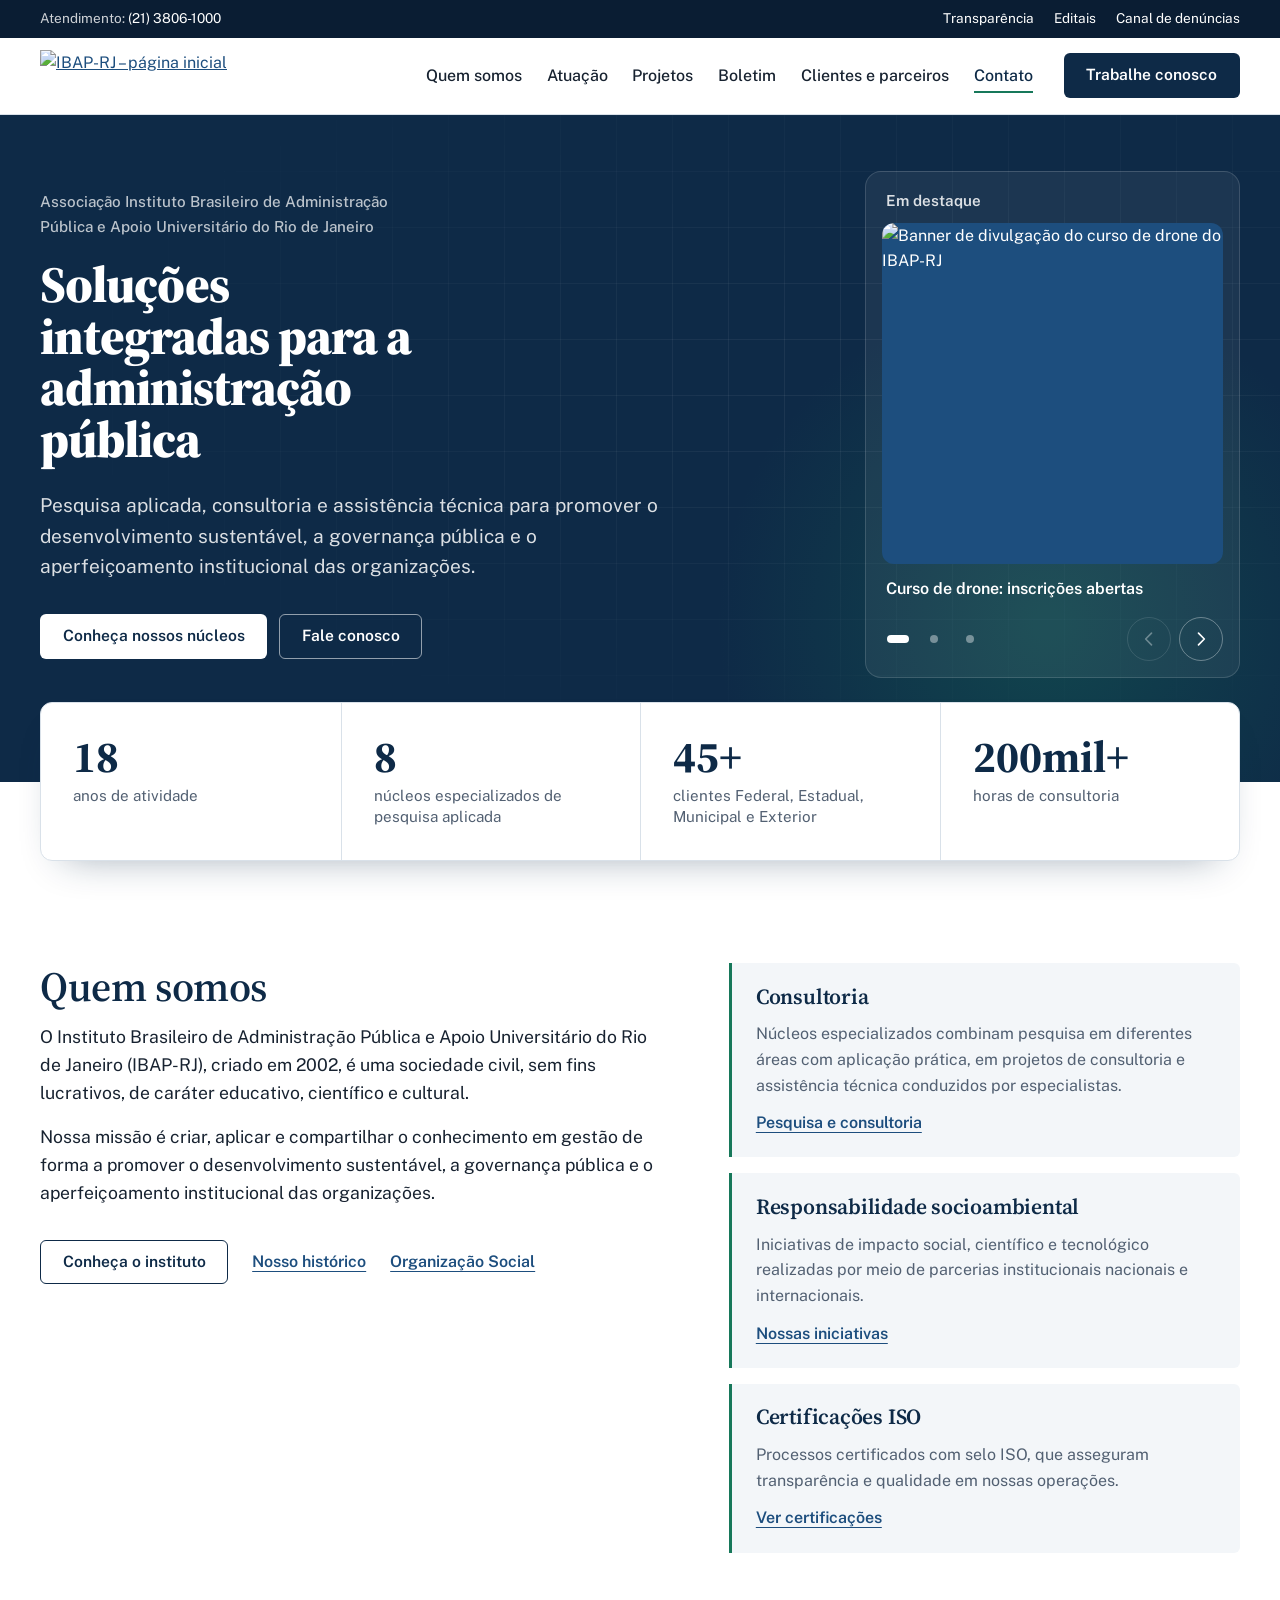
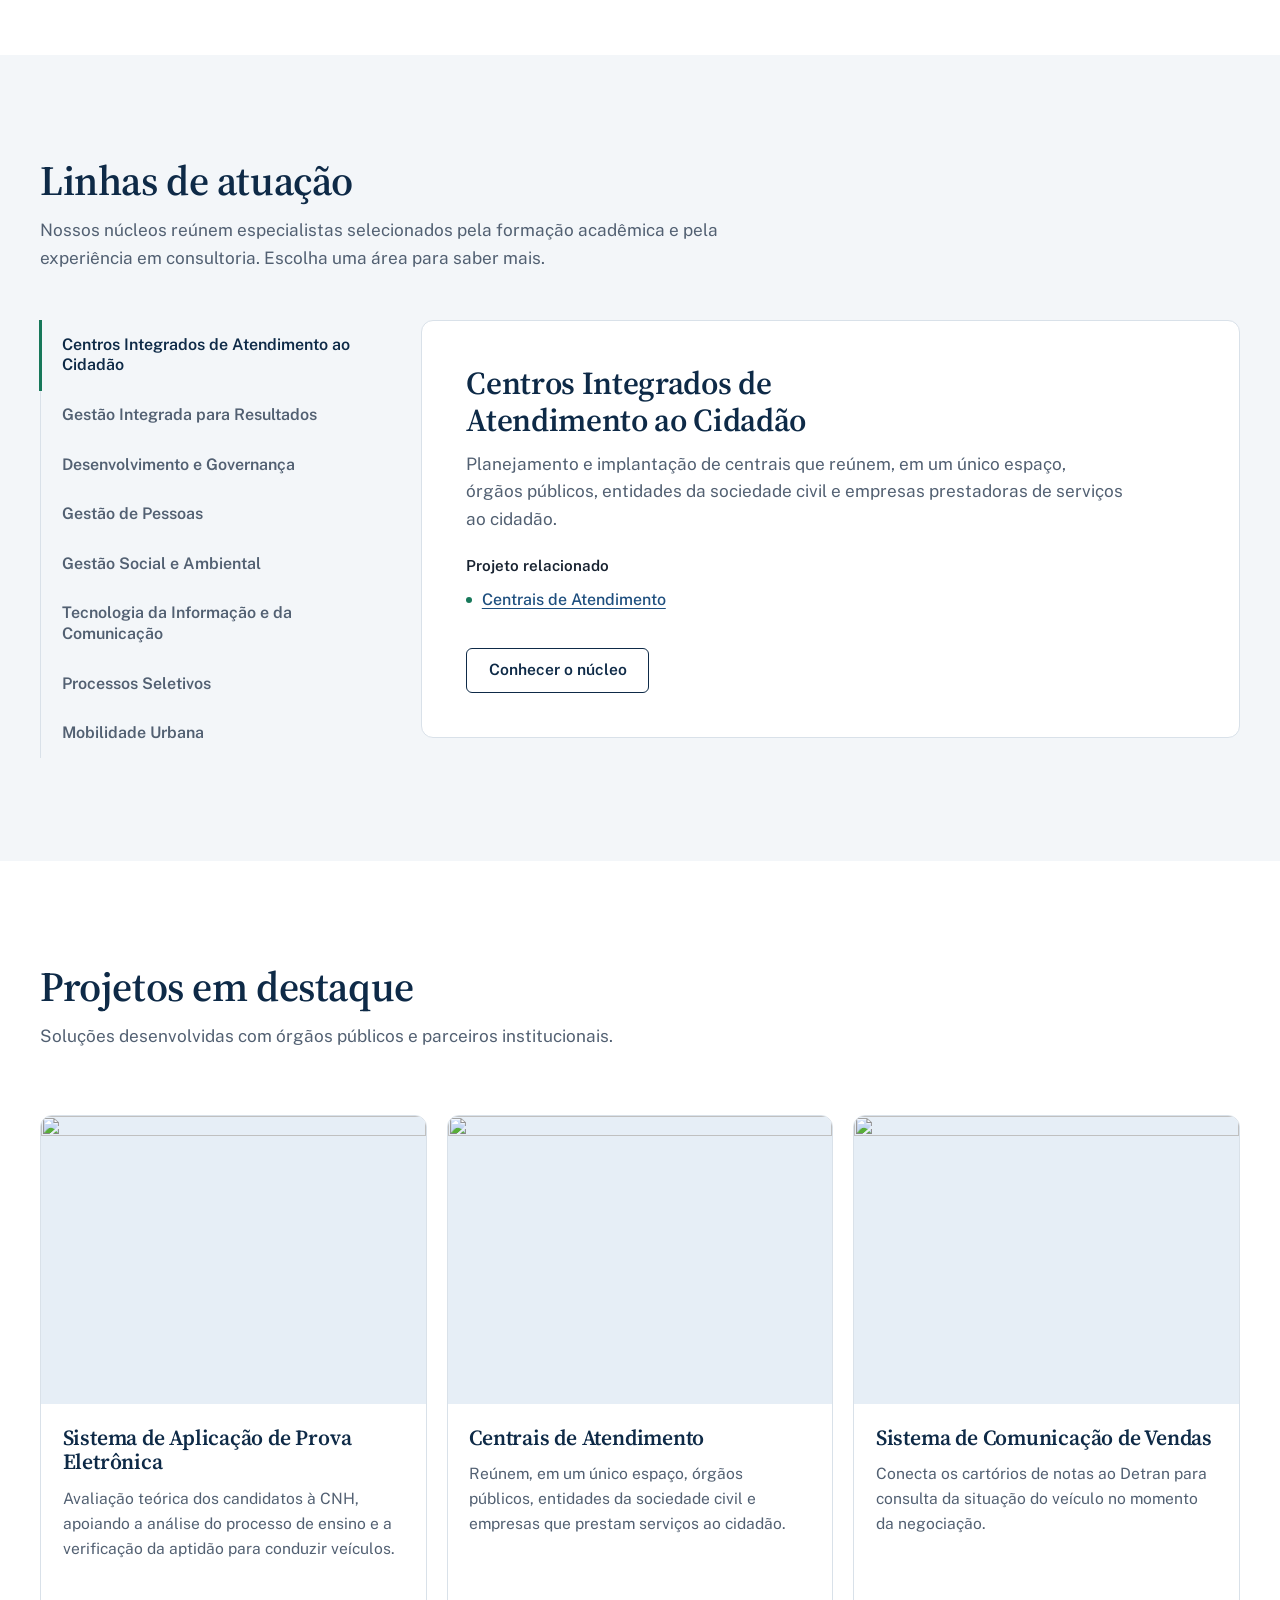
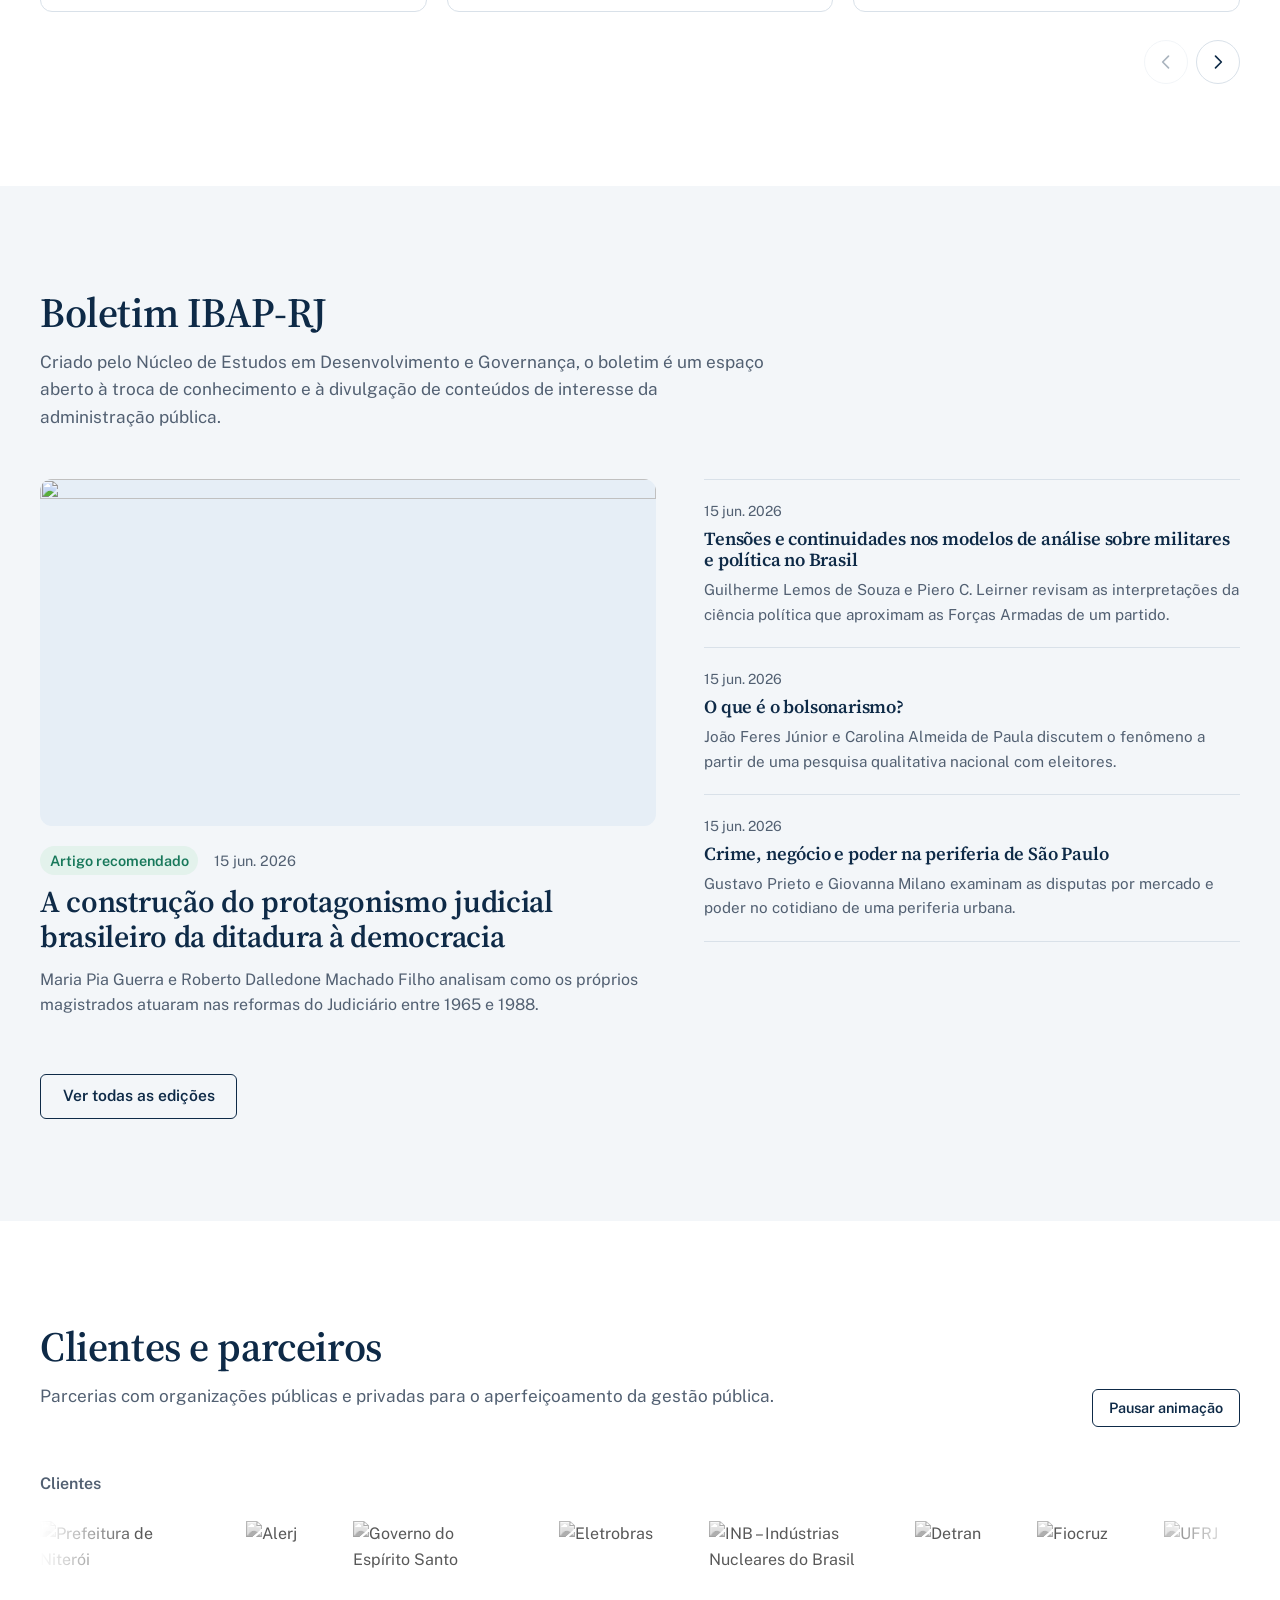
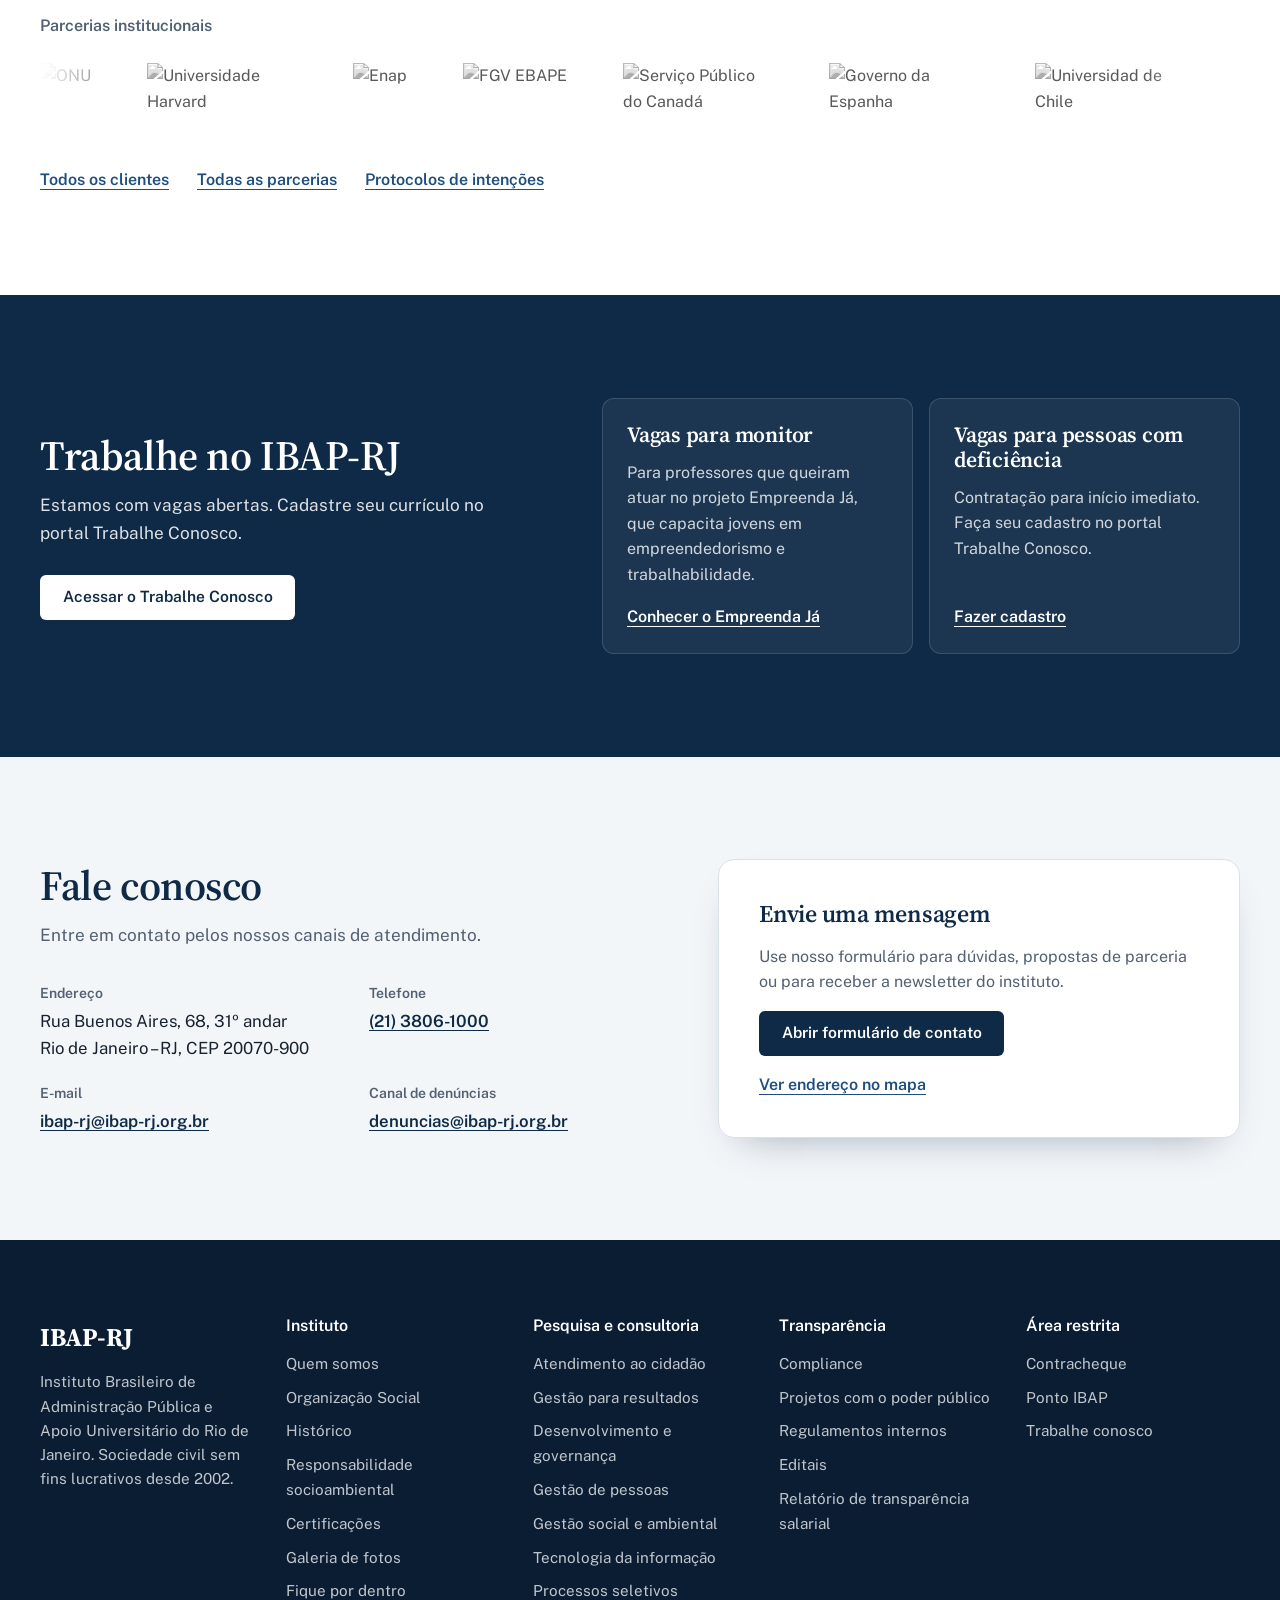
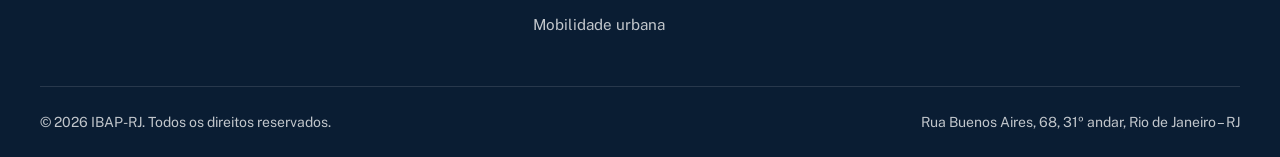
==== commit 4bf37792: "feat: add novo modelo" ====
--- a/index.html
+++ b/index.html
@@ -37,8 +37,7 @@
                 <ul class="utility-bar__links">
                     <li><a href="https://ibap-rj.org.br/categoria-transparencia/ibap-rj/">Transparência</a></li>
                     <li><a href="https://ibap-rj.org.br/categoria-transparencia/editais/">Editais</a></li>
-                    <li><a href="http://200.146.211.21/IBAPCC/">Contracheque</a></li>
-                    <li><a href="https://ibap-rj.org.br/ponto-ibap/">Ponto IBAP</a></li>
+
                     <li><a href="mailto:denuncias@ibap-rj.org.br">Canal de denúncias</a></li>
                 </ul>
             </nav>
@@ -49,7 +48,7 @@
     <header class="site-header">
         <div class="container site-header__inner">
             <a class="brand" href="#inicio">
-                <img class="brand__logo" src="https://ibap-rj.org.br/wp-content/uploads/2023/09/iba-rj-logo.jpg" alt="IBAP-RJ – página inicial">
+                <img class="brand__logo" src="/IBAP-RJsite-claude-stoic-bardeen-oko33k/images/IBAPLogo.png" alt="IBAP-RJ – página inicial">
             </a>
 
             <button type="button" class="menu-toggle" aria-expanded="false" aria-controls="main-nav" aria-label="Abrir menu">
@@ -79,7 +78,7 @@
         <section class="hero" id="inicio" aria-labelledby="hero-titulo">
             <div class="container hero__inner">
                 <div class="hero__content">
-                    <p class="hero__kicker">Instituto Brasileiro de Administração Pública e Apoio Universitário do Rio de Janeiro</p>
+                    <p class="hero__kicker">Associação Instituto Brasileiro de Administração Pública e Apoio Universitário do Rio de Janeiro</p>
                     <h1 class="hero__title" id="hero-titulo">Soluções integradas para a administração pública</h1>
                     <p class="hero__lead">Pesquisa aplicada, consultoria e assistência técnica para promover o desenvolvimento sustentável, a governança pública e o aperfeiçoamento institucional das organizações.</p>
                     <div class="hero__actions">
@@ -136,20 +135,20 @@
             <div class="container">
                 <ul class="stats__list">
                     <li class="stats__item">
-                        <strong class="stats__value">2002</strong>
-                        <span class="stats__label">ano de fundação do instituto</span>
+                        <strong class="stats__value">18</strong>
+                        <span class="stats__label">anos de atividade</span>
                     </li>
                     <li class="stats__item">
                         <strong class="stats__value"><span class="counter" data-target="8">8</span></strong>
                         <span class="stats__label">núcleos especializados de pesquisa aplicada</span>
                     </li>
                     <li class="stats__item">
-                        <strong class="stats__value"><span class="counter" data-target="25">25</span>+</strong>
-                        <span class="stats__label">clientes públicos e privados</span>
+                        <strong class="stats__value"><span class="counter" data-target="45">45</span>+</strong>
+                        <span class="stats__label">clientes Federal, Estadual, Municipal e Exterior</span>
                     </li>
                     <li class="stats__item">
-                        <strong class="stats__value"><span class="counter" data-target="20">20</span>+</strong>
-                        <span class="stats__label">parcerias institucionais no Brasil e no exterior</span>
+                        <strong class="stats__value"><span class="counter" data-target="200">200</span>mil+</strong>
+                        <span class="stats__label">horas de consultoria</span>
                     </li>
                 </ul>
             </div>
@@ -300,7 +299,7 @@
                     <ul class="carousel__track" data-carousel-track aria-label="Lista de projetos">
                         <li>
                             <article class="project-card">
-                                <img src="https://ibap-rj.org.br/wp-content/uploads/2023/09/banner-home-pequenos-detran-300x225-1.jpg" alt="" width="300" height="225" loading="lazy">
+                                <img src="/IBAP-RJsite-claude-stoic-bardeen-oko33k/images/SistemaDeAplicacaoDeProvaEletronica.png" alt="" width="300" height="225" loading="lazy">
                                 <div class="project-card__body">
                                     <h3 class="project-card__title"><a href="https://ibap-rj.org.br/projetos-em-destaque/prova-eletronica/">Sistema de Aplicação de Prova Eletrônica</a></h3>
                                     <p>Avaliação teórica dos candidatos à CNH, apoiando a análise do processo de ensino e a verificação da aptidão para conduzir veículos.</p>
@@ -309,7 +308,7 @@
                         </li>
                         <li>
                             <article class="project-card">
-                                <img src="https://ibap-rj.org.br/wp-content/uploads/2023/09/banner-home-pequenos-poupatempo-300x225-1.jpg" alt="" width="300" height="225" loading="lazy">
+                                <img src="/IBAP-RJsite-claude-stoic-bardeen-oko33k/images/PoupaTempo.png" alt="" width="300" height="225" loading="lazy">
                                 <div class="project-card__body">
                                     <h3 class="project-card__title"><a href="https://ibap-rj.org.br/projetos-em-destaque/central-de-atendimento-ao-cidadao/">Centrais de Atendimento</a></h3>
                                     <p>Reúnem, em um único espaço, órgãos públicos, entidades da sociedade civil e empresas que prestam serviços ao cidadão.</p>
@@ -318,7 +317,7 @@
                         </li>
                         <li>
                             <article class="project-card">
-                                <img src="https://ibap-rj.org.br/wp-content/uploads/2023/09/banner-home-pequenos-fibraotica-300x225-1.jpg" alt="" width="300" height="225" loading="lazy">
+                                <img src="/IBAP-RJsite-claude-stoic-bardeen-oko33k/images/SistemaDeComunicacaoDeVenda.png" alt="" width="300" height="225" loading="lazy">
                                 <div class="project-card__body">
                                     <h3 class="project-card__title"><a href="https://ibap-rj.org.br/projetos-em-destaque/sistema-de-comunicacao-de-vendas/">Sistema de Comunicação de Vendas</a></h3>
                                     <p>Conecta os cartórios de notas ao Detran para consulta da situação do veículo no momento da negociação.</p>
@@ -327,7 +326,16 @@
                         </li>
                         <li>
                             <article class="project-card">
-                                <img src="https://ibap-rj.org.br/wp-content/uploads/2023/09/banner-home-pequenos-contratos-300x225-1.jpg" alt="" width="300" height="225" loading="lazy">
+                                <img src="/IBAP-RJsite-claude-stoic-bardeen-oko33k/images/ParceriaFenig.png" alt="" width="300" height="225" loading="lazy">
+                                <div class="project-card__body">
+                                    <h3 class="project-card__title"><a href="https://ibap-rj.org.br/projetos-em-destaque/sistema-de-comunicacao-de-vendas/">Parceria Fenig-IBAP fortalece o Programa Municipal de Artesanato</a></h3>
+                                    <p>No levantamento do IBAP-RJ cinco técnicas se destacam entre as mais praticadas entre os artesãos. Pela ordem: crochê, costura em geral, bordado, pintura e reciclagem.</p>
+                                </div>
+                            </article>
+                        </li>
+                        <li>
+                            <article class="project-card">
+                                <img src="/IBAP-RJsite-claude-stoic-bardeen-oko33k/images/SistemaDeRegistroDeContratos.png" alt="" width="300" height="225" loading="lazy">
                                 <div class="project-card__body">
                                     <h3 class="project-card__title"><a href="https://ibap-rj.org.br/projetos-em-destaque/sistema-de-registro-de-contratos/">Sistema de Registro de Contratos</a></h3>
                                     <p>Sistema web para o registro de contratos de financiamento de veículos pelas financeiras, com acompanhamento em tempo real.</p>
@@ -336,7 +344,7 @@
                         </li>
                         <li>
                             <article class="project-card">
-                                <img src="https://ibap-rj.org.br/wp-content/uploads/2024/07/oficina-fenig.jpg" alt="" width="300" height="225" loading="lazy">
+                                <img src="/IBAP-RJsite-claude-stoic-bardeen-oko33k/images/OficinaFenig.jpeg" alt="" width="300" height="225" loading="lazy">
                                 <div class="project-card__body">
                                     <h3 class="project-card__title"><a href="https://fenig.novaiguacu.rj.gov.br/oficinas-para-artesaos-parceria-fenig-ibap/" target="_blank" rel="noopener noreferrer">Oficinas para artesãos com a Fenig<span class="visually-hidden"> (abre em nova aba)</span></a></h3>
                                     <p>Parceria com a Fundação Educacional e Cultural de Nova Iguaçu oferece oficinas gratuitas de qualificação para artesãos do programa municipal.</p>
@@ -369,7 +377,7 @@
 
                 <div class="boletim__grid reveal">
                     <article class="news-featured">
-                        <img class="news-featured__image" src="https://ibap-rj.org.br/wp-content/uploads/2026/06/boletins-site-177.png" alt="" width="1200" height="675" loading="lazy">
+                        <img class="news-featured__image" src="/IBAP-RJsite-claude-stoic-bardeen-oko33k/images/BoletimIBAP.png" alt="" width="1200" height="675" loading="lazy">
                         <!-- Imagem: acervo do próprio IBAP-RJ (site institucional) -->
                         <div class="news-meta">
                             <span class="news-meta__category">Artigo recomendado</span>
@@ -405,29 +413,6 @@
                 </div>
 
                 <a class="btn btn--outline boletim__more" href="https://ibap-rj.org.br/boletim-ibap-rj/">Ver todas as edições</a>
-            </div>
-        </section>
-
-        <!-- ===== Oportunidades ===== -->
-        <section class="section section--dark" id="oportunidades" aria-labelledby="oportunidades-titulo">
-            <div class="container jobs">
-                <div class="jobs__intro">
-                    <h2 id="oportunidades-titulo">Trabalhe no IBAP-RJ</h2>
-                    <p>Estamos com vagas abertas. Cadastre seu currículo no portal Trabalhe Conosco.</p>
-                    <a class="btn btn--light" href="https://trabalheconosco.ibap-rj.org.br">Acessar o Trabalhe Conosco</a>
-                </div>
-                <ul class="jobs__list">
-                    <li class="job">
-                        <h3 class="job__title">Vagas para monitor</h3>
-                        <p>Para professores que queiram atuar no projeto Empreenda Já, que capacita jovens em empreendedorismo e trabalhabilidade.</p>
-                        <a class="text-link text-link--light" href="https://empreendaja.ibap-rj.org.br/">Conhecer o Empreenda Já</a>
-                    </li>
-                    <li class="job">
-                        <h3 class="job__title">Vagas para pessoas com deficiência</h3>
-                        <p>Contratação para início imediato. Faça seu cadastro no portal Trabalhe Conosco.</p>
-                        <a class="text-link text-link--light" href="https://trabalheconosco.ibap-rj.org.br">Fazer cadastro</a>
-                    </li>
-                </ul>
             </div>
         </section>
 
@@ -489,6 +474,30 @@
                 </div>
             </div>
         </section>
+
+        <!-- ===== Oportunidades ===== -->
+        <section class="section section--dark" id="oportunidades" aria-labelledby="oportunidades-titulo">
+            <div class="container jobs">
+                <div class="jobs__intro">
+                    <h2 id="oportunidades-titulo">Trabalhe no IBAP-RJ</h2>
+                    <p>Estamos com vagas abertas. Cadastre seu currículo no portal Trabalhe Conosco.</p>
+                    <a class="btn btn--light" href="https://trabalheconosco.ibap-rj.org.br">Acessar o Trabalhe Conosco</a>
+                </div>
+                <ul class="jobs__list">
+                    <li class="job">
+                        <h3 class="job__title">Vagas para monitor</h3>
+                        <p>Para professores que queiram atuar no projeto Empreenda Já, que capacita jovens em empreendedorismo e trabalhabilidade.</p>
+                        <a class="text-link text-link--light" href="https://empreendaja.ibap-rj.org.br/">Conhecer o Empreenda Já</a>
+                    </li>
+                    <li class="job">
+                        <h3 class="job__title">Vagas para pessoas com deficiência</h3>
+                        <p>Contratação para início imediato. Faça seu cadastro no portal Trabalhe Conosco.</p>
+                        <a class="text-link text-link--light" href="https://trabalheconosco.ibap-rj.org.br">Fazer cadastro</a>
+                    </li>
+                </ul>
+            </div>
+        </section>
+
 
         <!-- ===== Contato ===== -->
         <section class="section section--surface" id="contato" aria-labelledby="contato-titulo">
--- a/css/style.css
+++ b/css/style.css
@@ -534,7 +534,7 @@
     --focus: #9cc7ff;
     position: relative;
     overflow: hidden;
-    padding-block: clamp(3.5rem, 8vw, 6rem) clamp(6.5rem, 11vw, 9rem);
+    padding-block: clamp(3.5rem, 2vw, 3rem) clamp(6.5rem, 3vw, 2rem);
     background: var(--azul-900);
     color: var(--white);
     isolation: isolate;
@@ -590,9 +590,9 @@
     max-width: 15ch;
     margin-bottom: 1.5rem;
     color: var(--white);
-    font-size: clamp(2.25rem, 1.35rem + 3.8vw, 4.1rem);
-    font-weight: 700;
-    line-height: 1.05;
+    font-size: clamp(2.5rem, 3.2rem, 6rem);
+    font-weight: 900;
+    line-height: 1.01;
     letter-spacing: -0.02em;
 }
 
@@ -610,7 +610,7 @@
 }
 
 .hero__featured {
-    width: min(100%, 440px);
+    width: min(100%, 375px);
     justify-self: center;
     padding: 1rem;
     background: rgba(255, 255, 255, 0.06);
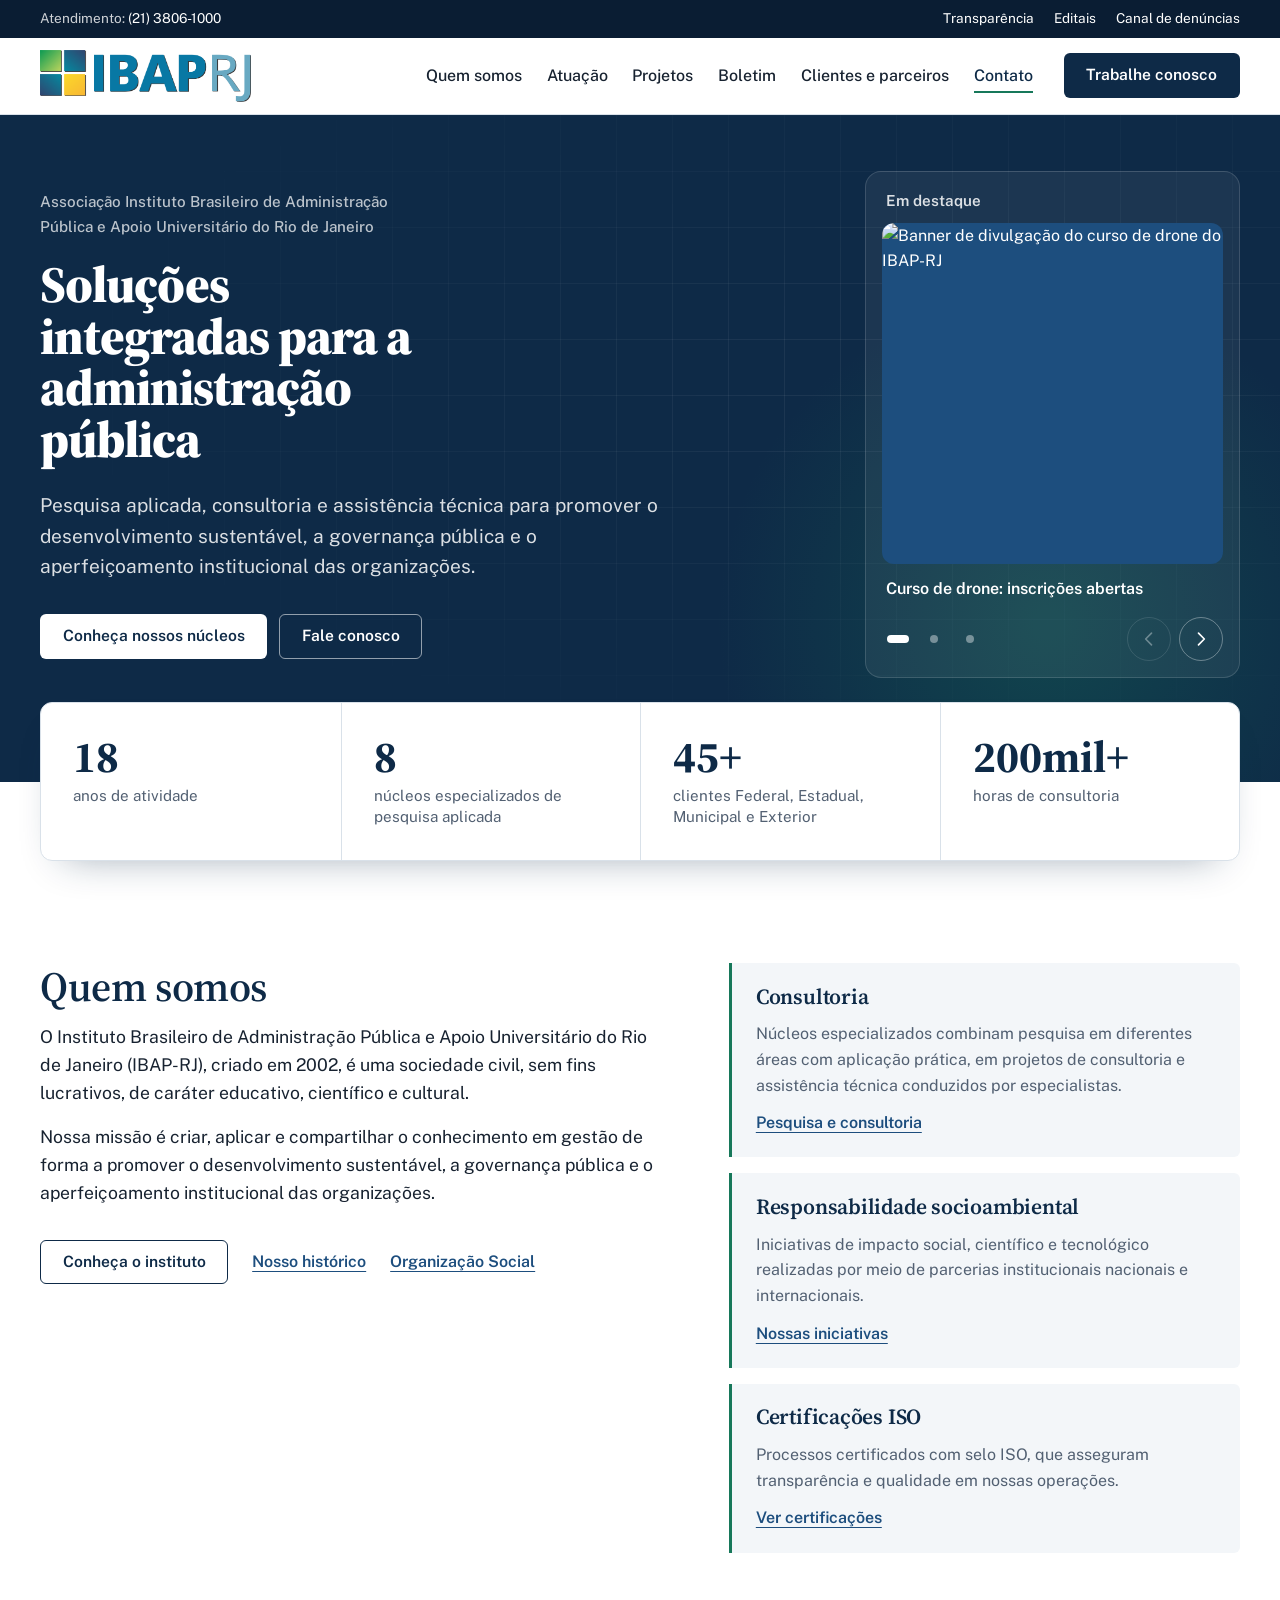
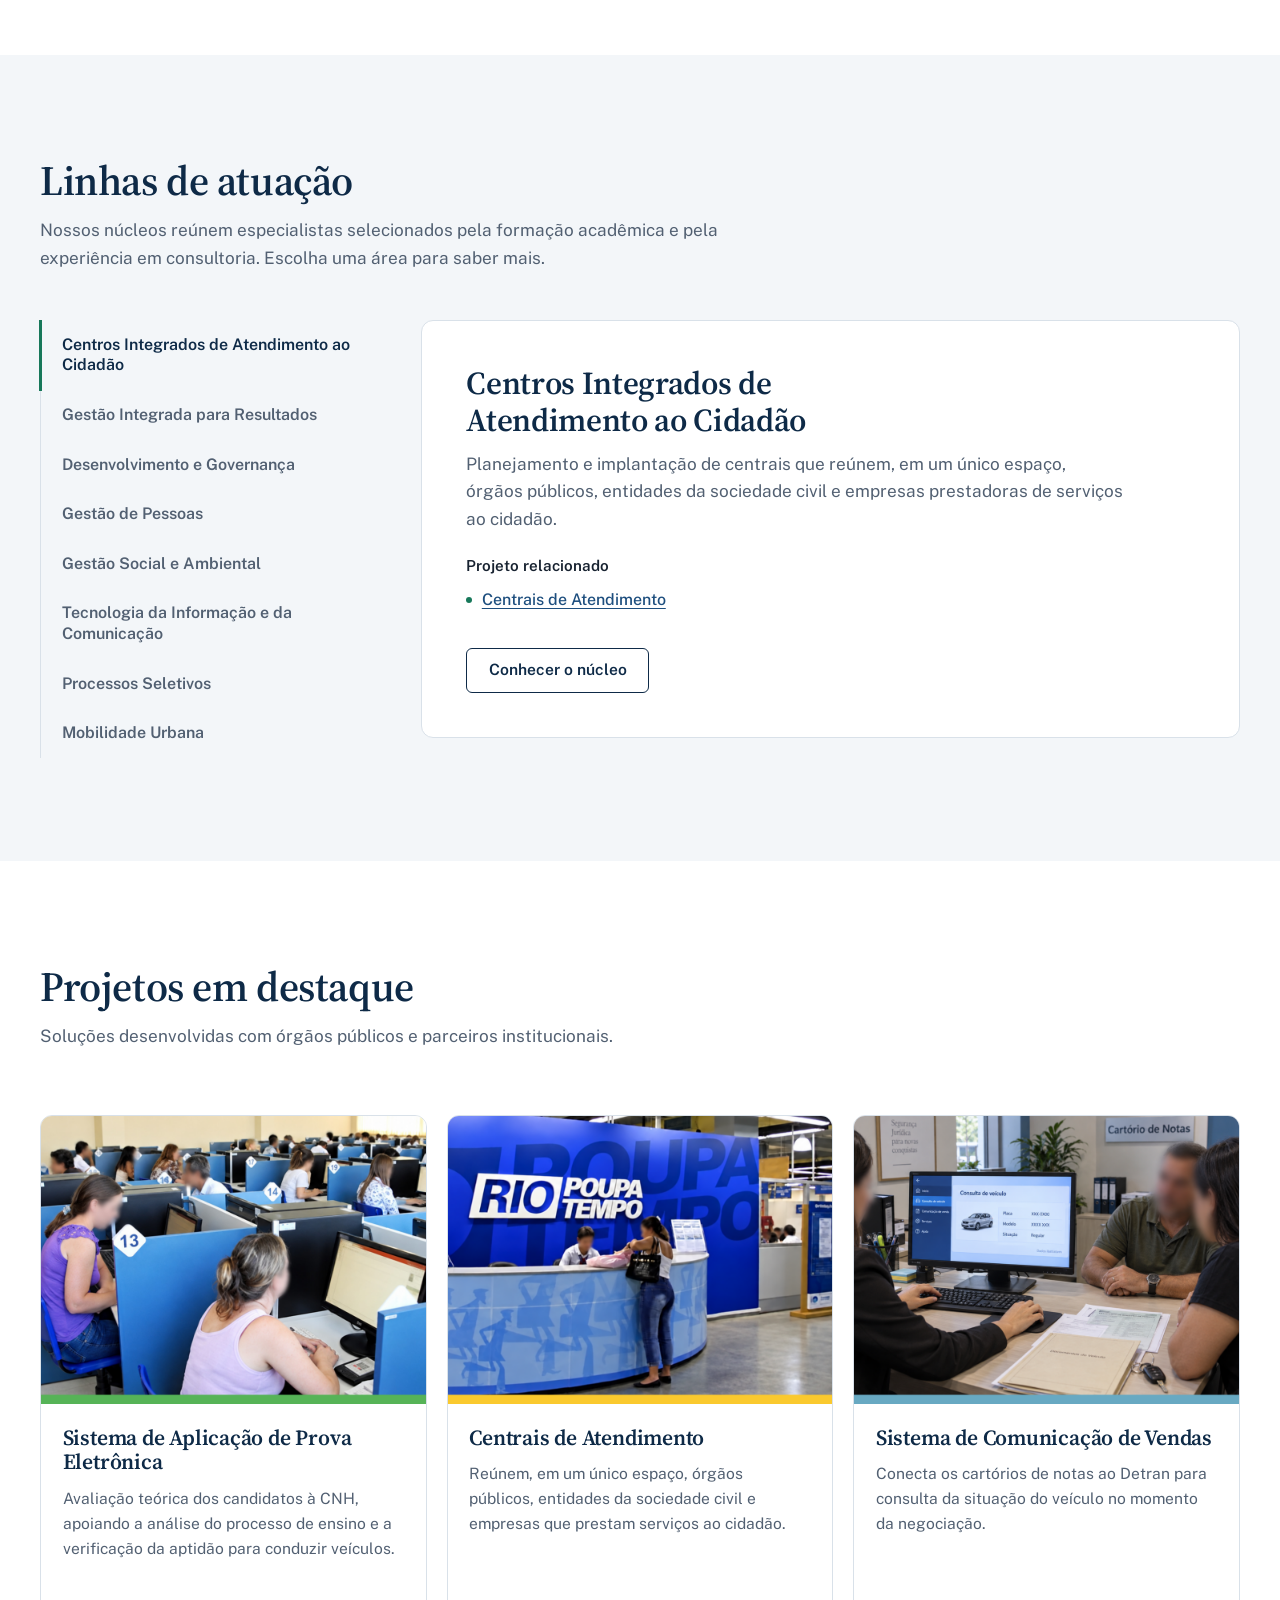
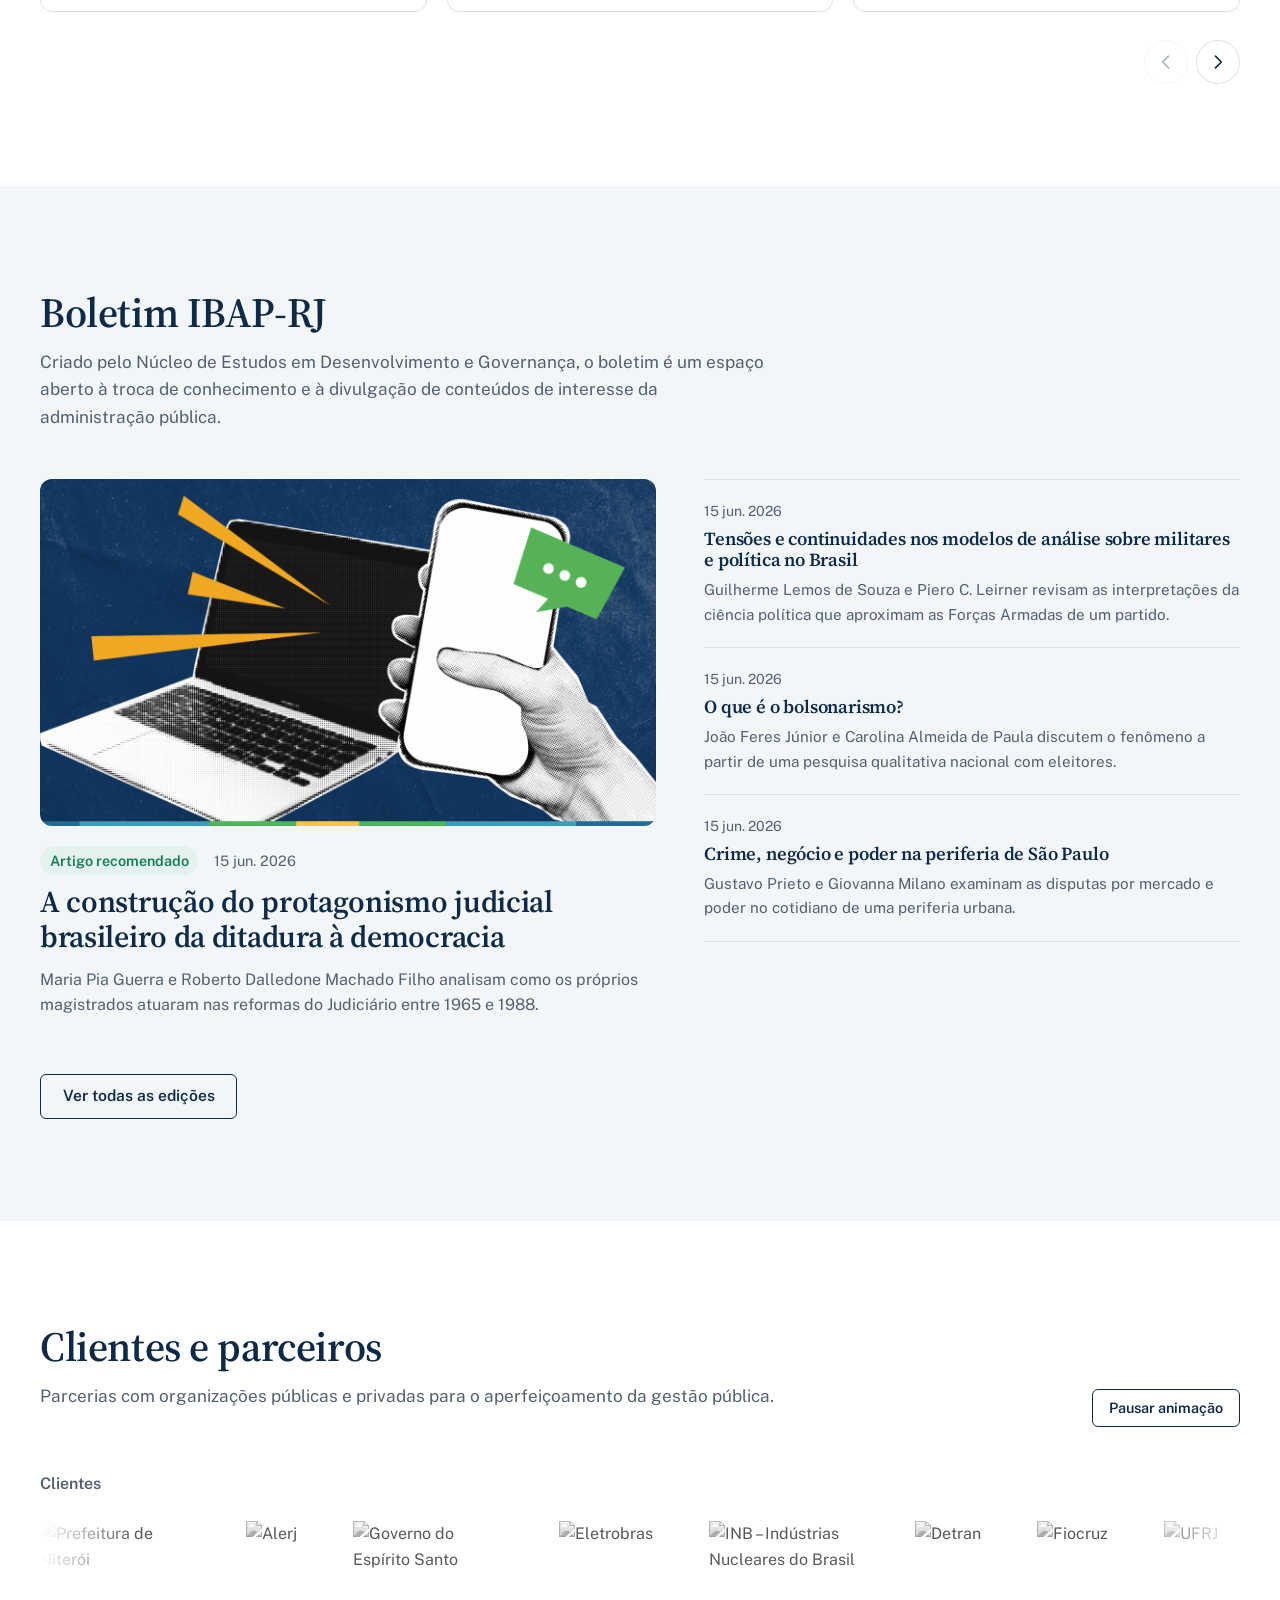
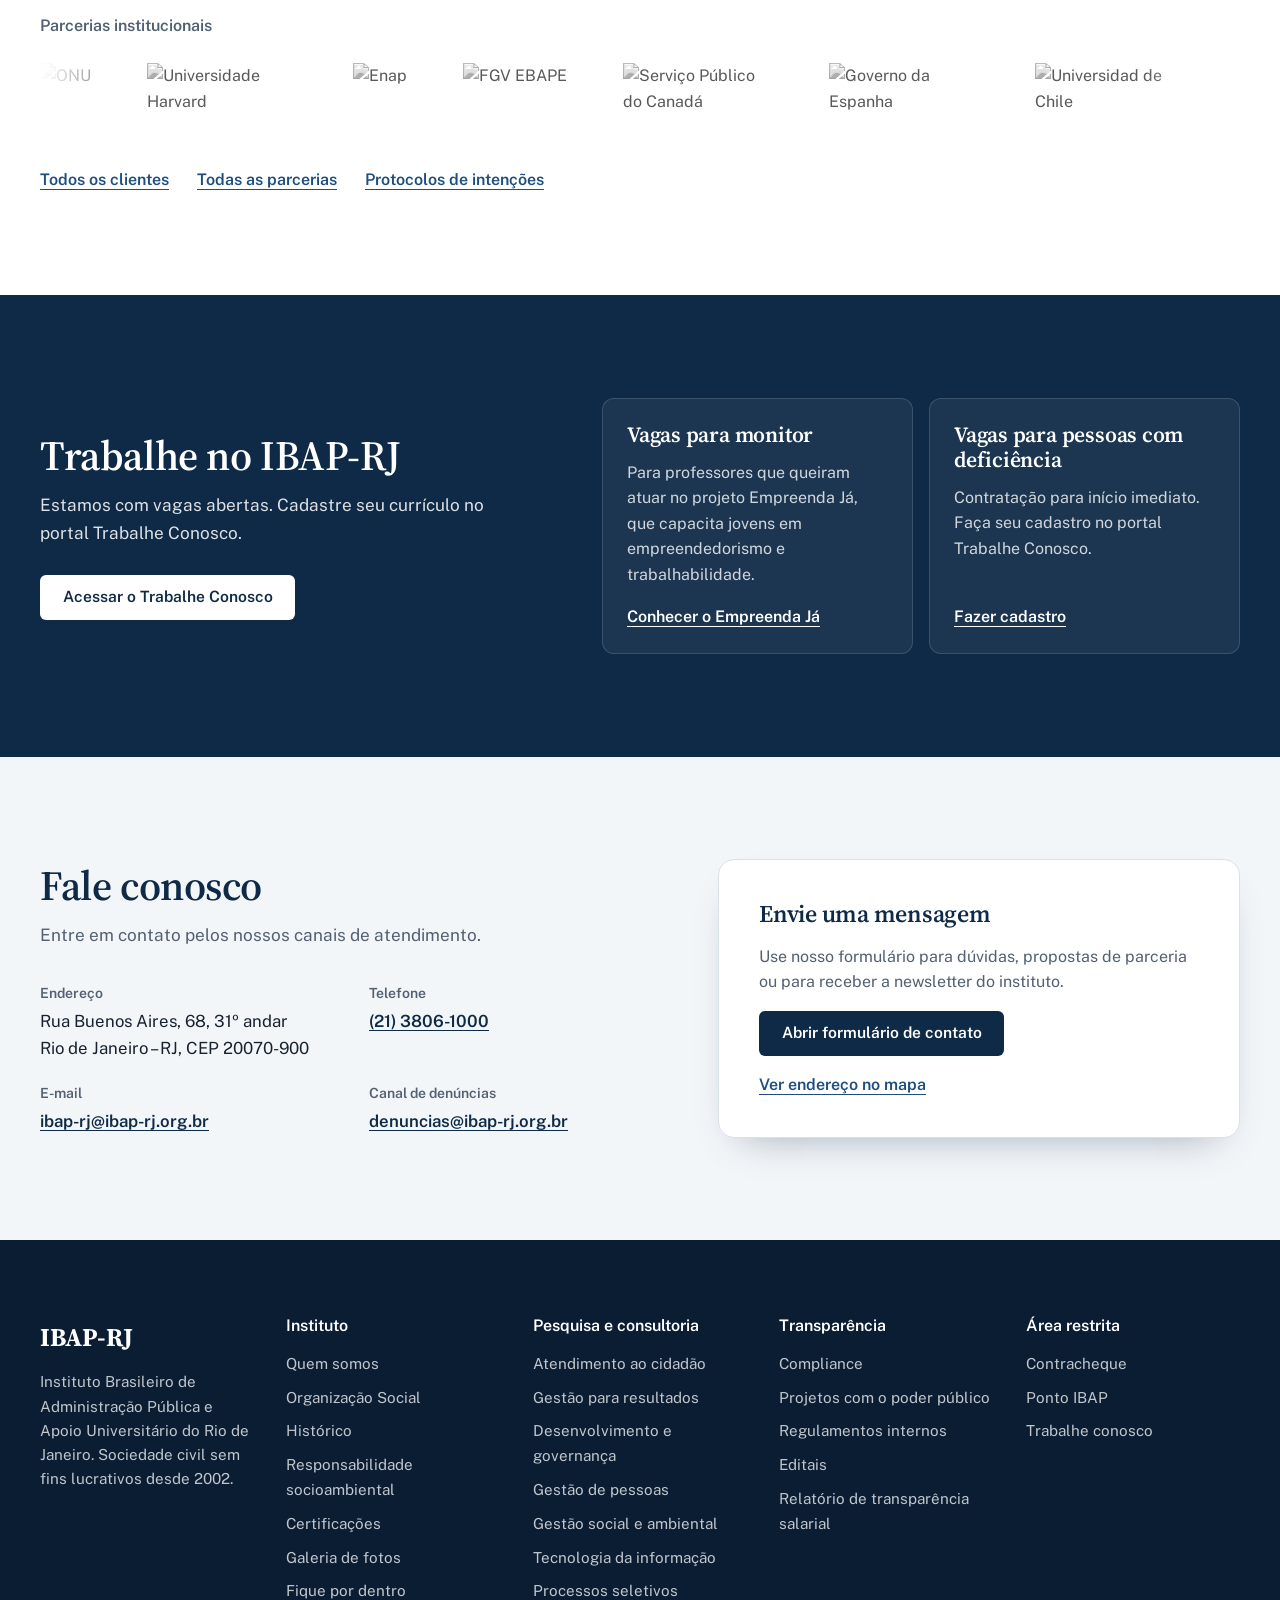
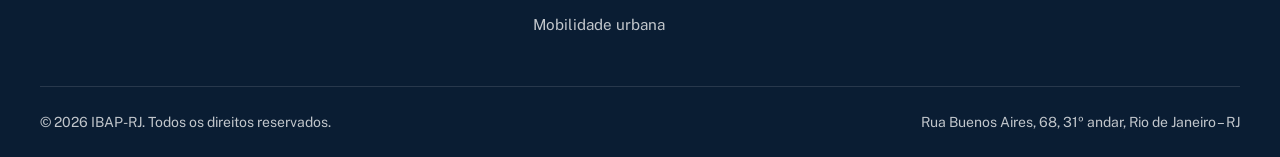
==== commit ade5126a: "Update index.html" ====
--- a/index.html
+++ b/index.html
@@ -18,7 +18,7 @@
 
     <link rel="preconnect" href="https://fonts.googleapis.com">
     <link rel="preconnect" href="https://fonts.gstatic.com" crossorigin>
-    <link href="https://fonts.googleapis.com/css2?family=Public+Sans:wght@400;500;600;700&family=Source+Serif+4:opsz,wght@8..60,600;8..60,700&display=swap" rel="stylesheet">
+    <link href="https://fonts.googleapis.com/css2?family=Public+Sans:wght@400;500;600;700&family=Source+Serif+4:opsz,wght@80,600;80,700&display=swap" rel="stylesheet">
 
     <!-- Marca que o JS está ativo antes de o CSS aplicar estados iniciais de animação -->
     <script>document.documentElement.classList.add('js');</script>
@@ -48,7 +48,7 @@
     <header class="site-header">
         <div class="container site-header__inner">
             <a class="brand" href="#inicio">
-                <img class="brand__logo" src="/IBAP-RJsite-claude-stoic-bardeen-oko33k/images/IBAPLogo.png" alt="IBAP-RJ – página inicial">
+                <img class="brand__logo" src="images/IBAPLogo.png" alt="IBAP-RJ – página inicial">
             </a>
 
             <button type="button" class="menu-toggle" aria-expanded="false" aria-controls="main-nav" aria-label="Abrir menu">
@@ -59,7 +59,7 @@
 
             <nav class="main-nav" id="main-nav" aria-label="Principal">
                 <ul class="main-nav__list">
-                    <li><a class="main-nav__link" href="#quem-somos">Quem somos</a></li>
+                    <li><a class="main-nav__link" href="sobre.html">Quem somos</a></li>
                     <li><a class="main-nav__link" href="#atuacao">Atuação</a></li>
                     <li><a class="main-nav__link" href="#projetos">Projetos</a></li>
                     <li><a class="main-nav__link" href="#boletim">Boletim</a></li>
@@ -299,7 +299,7 @@
                     <ul class="carousel__track" data-carousel-track aria-label="Lista de projetos">
                         <li>
                             <article class="project-card">
-                                <img src="/IBAP-RJsite-claude-stoic-bardeen-oko33k/images/SistemaDeAplicacaoDeProvaEletronica.png" alt="" width="300" height="225" loading="lazy">
+                                <img src="images/SistemaDeAplicacaoDeProvaEletronica.png" alt="" width="300" height="225" loading="lazy">
                                 <div class="project-card__body">
                                     <h3 class="project-card__title"><a href="https://ibap-rj.org.br/projetos-em-destaque/prova-eletronica/">Sistema de Aplicação de Prova Eletrônica</a></h3>
                                     <p>Avaliação teórica dos candidatos à CNH, apoiando a análise do processo de ensino e a verificação da aptidão para conduzir veículos.</p>
@@ -308,7 +308,7 @@
                         </li>
                         <li>
                             <article class="project-card">
-                                <img src="/IBAP-RJsite-claude-stoic-bardeen-oko33k/images/PoupaTempo.png" alt="" width="300" height="225" loading="lazy">
+                                <img src="images/PoupaTempo.png" alt="" width="300" height="225" loading="lazy">
                                 <div class="project-card__body">
                                     <h3 class="project-card__title"><a href="https://ibap-rj.org.br/projetos-em-destaque/central-de-atendimento-ao-cidadao/">Centrais de Atendimento</a></h3>
                                     <p>Reúnem, em um único espaço, órgãos públicos, entidades da sociedade civil e empresas que prestam serviços ao cidadão.</p>
@@ -317,7 +317,7 @@
                         </li>
                         <li>
                             <article class="project-card">
-                                <img src="/IBAP-RJsite-claude-stoic-bardeen-oko33k/images/SistemaDeComunicacaoDeVenda.png" alt="" width="300" height="225" loading="lazy">
+                                <img src="images/SistemaDeComunicacaoDeVenda.png" alt="" width="300" height="225" loading="lazy">
                                 <div class="project-card__body">
                                     <h3 class="project-card__title"><a href="https://ibap-rj.org.br/projetos-em-destaque/sistema-de-comunicacao-de-vendas/">Sistema de Comunicação de Vendas</a></h3>
                                     <p>Conecta os cartórios de notas ao Detran para consulta da situação do veículo no momento da negociação.</p>
@@ -326,7 +326,7 @@
                         </li>
                         <li>
                             <article class="project-card">
-                                <img src="/IBAP-RJsite-claude-stoic-bardeen-oko33k/images/ParceriaFenig.png" alt="" width="300" height="225" loading="lazy">
+                                <img src="images/ParceriaFenig.png" alt="" width="300" height="225" loading="lazy">
                                 <div class="project-card__body">
                                     <h3 class="project-card__title"><a href="https://ibap-rj.org.br/projetos-em-destaque/sistema-de-comunicacao-de-vendas/">Parceria Fenig-IBAP fortalece o Programa Municipal de Artesanato</a></h3>
                                     <p>No levantamento do IBAP-RJ cinco técnicas se destacam entre as mais praticadas entre os artesãos. Pela ordem: crochê, costura em geral, bordado, pintura e reciclagem.</p>
@@ -335,7 +335,7 @@
                         </li>
                         <li>
                             <article class="project-card">
-                                <img src="/IBAP-RJsite-claude-stoic-bardeen-oko33k/images/SistemaDeRegistroDeContratos.png" alt="" width="300" height="225" loading="lazy">
+                                <img src="images/SistemaDeRegistroDeContratos.png" alt="" width="300" height="225" loading="lazy">
                                 <div class="project-card__body">
                                     <h3 class="project-card__title"><a href="https://ibap-rj.org.br/projetos-em-destaque/sistema-de-registro-de-contratos/">Sistema de Registro de Contratos</a></h3>
                                     <p>Sistema web para o registro de contratos de financiamento de veículos pelas financeiras, com acompanhamento em tempo real.</p>
@@ -344,7 +344,7 @@
                         </li>
                         <li>
                             <article class="project-card">
-                                <img src="/IBAP-RJsite-claude-stoic-bardeen-oko33k/images/OficinaFenig.jpeg" alt="" width="300" height="225" loading="lazy">
+                                <img src="images/OficinaFenig.jpeg" alt="" width="300" height="225" loading="lazy">
                                 <div class="project-card__body">
                                     <h3 class="project-card__title"><a href="https://fenig.novaiguacu.rj.gov.br/oficinas-para-artesaos-parceria-fenig-ibap/" target="_blank" rel="noopener noreferrer">Oficinas para artesãos com a Fenig<span class="visually-hidden"> (abre em nova aba)</span></a></h3>
                                     <p>Parceria com a Fundação Educacional e Cultural de Nova Iguaçu oferece oficinas gratuitas de qualificação para artesãos do programa municipal.</p>
@@ -377,7 +377,7 @@
 
                 <div class="boletim__grid reveal">
                     <article class="news-featured">
-                        <img class="news-featured__image" src="/IBAP-RJsite-claude-stoic-bardeen-oko33k/images/BoletimIBAP.png" alt="" width="1200" height="675" loading="lazy">
+                        <img class="news-featured__image" src="images/BoletimIBAP.png" alt="" width="1200" height="675" loading="lazy">
                         <!-- Imagem: acervo do próprio IBAP-RJ (site institucional) -->
                         <div class="news-meta">
                             <span class="news-meta__category">Artigo recomendado</span>
